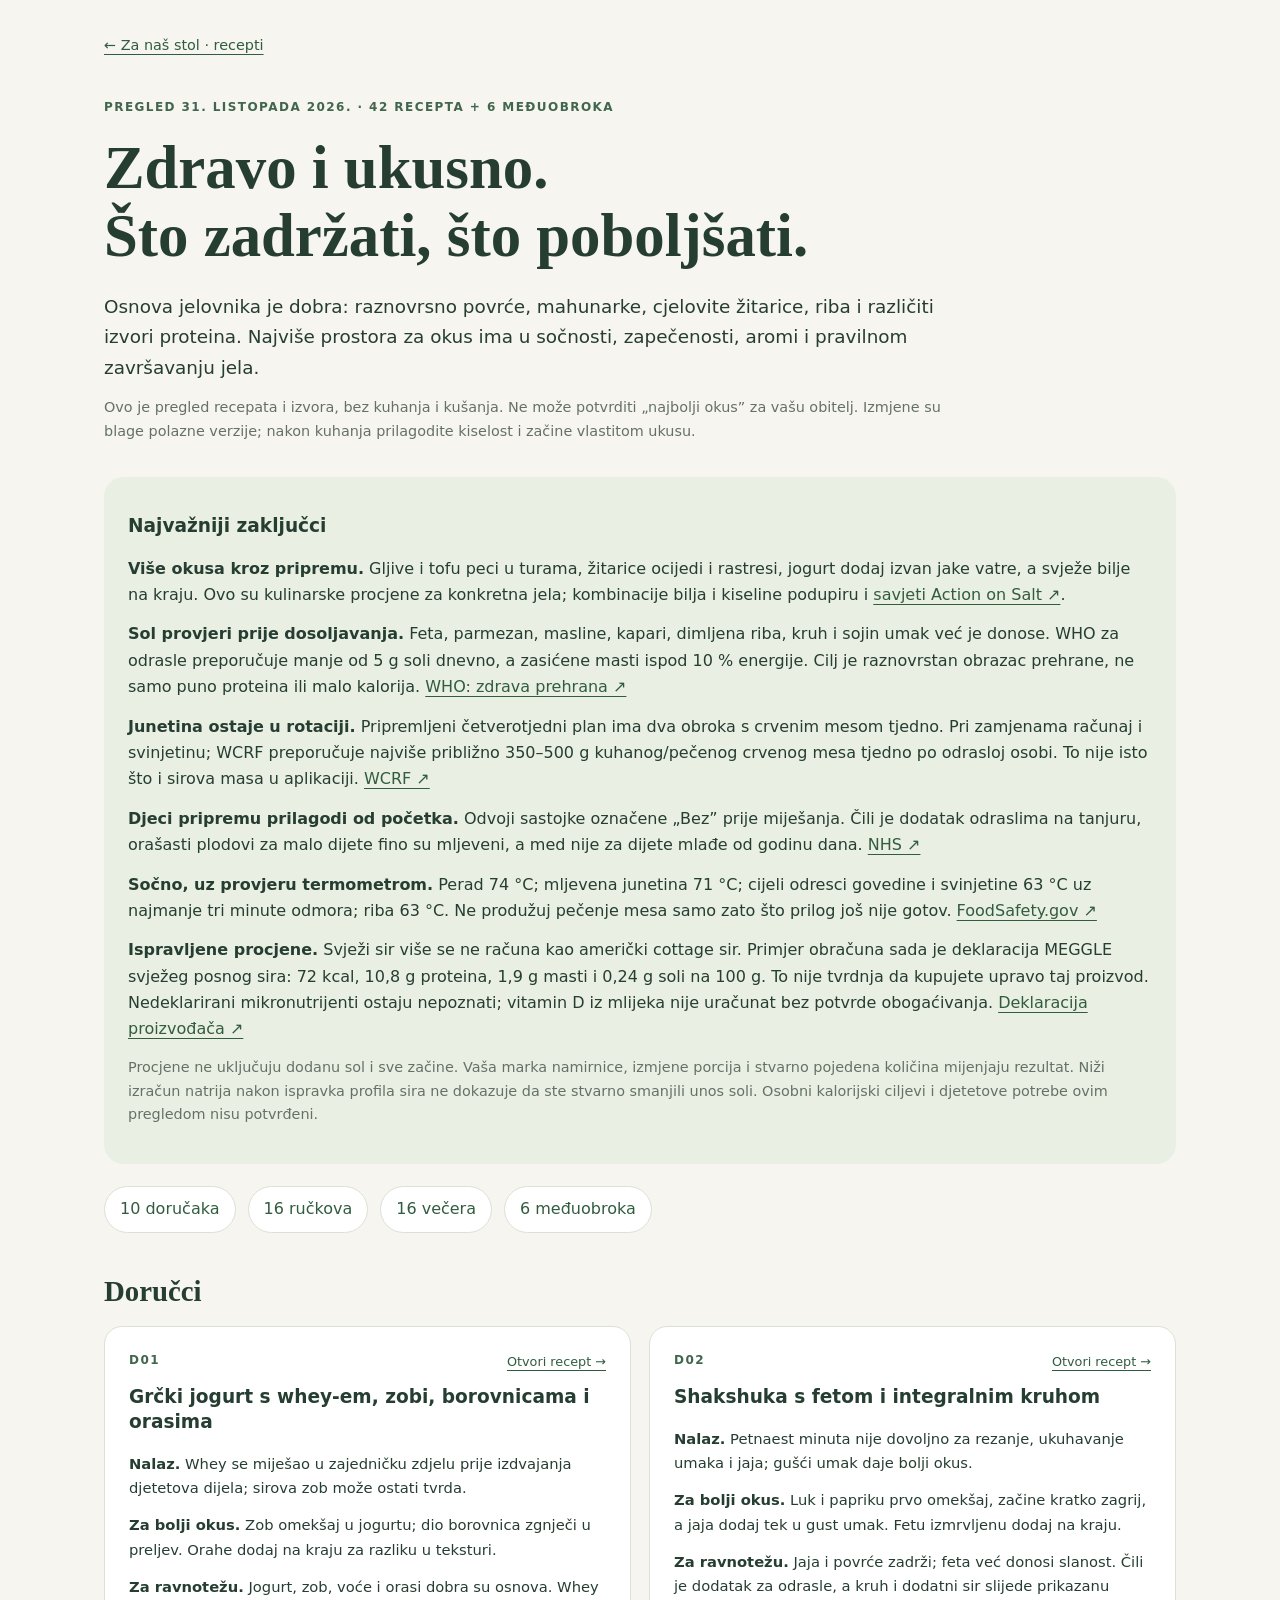
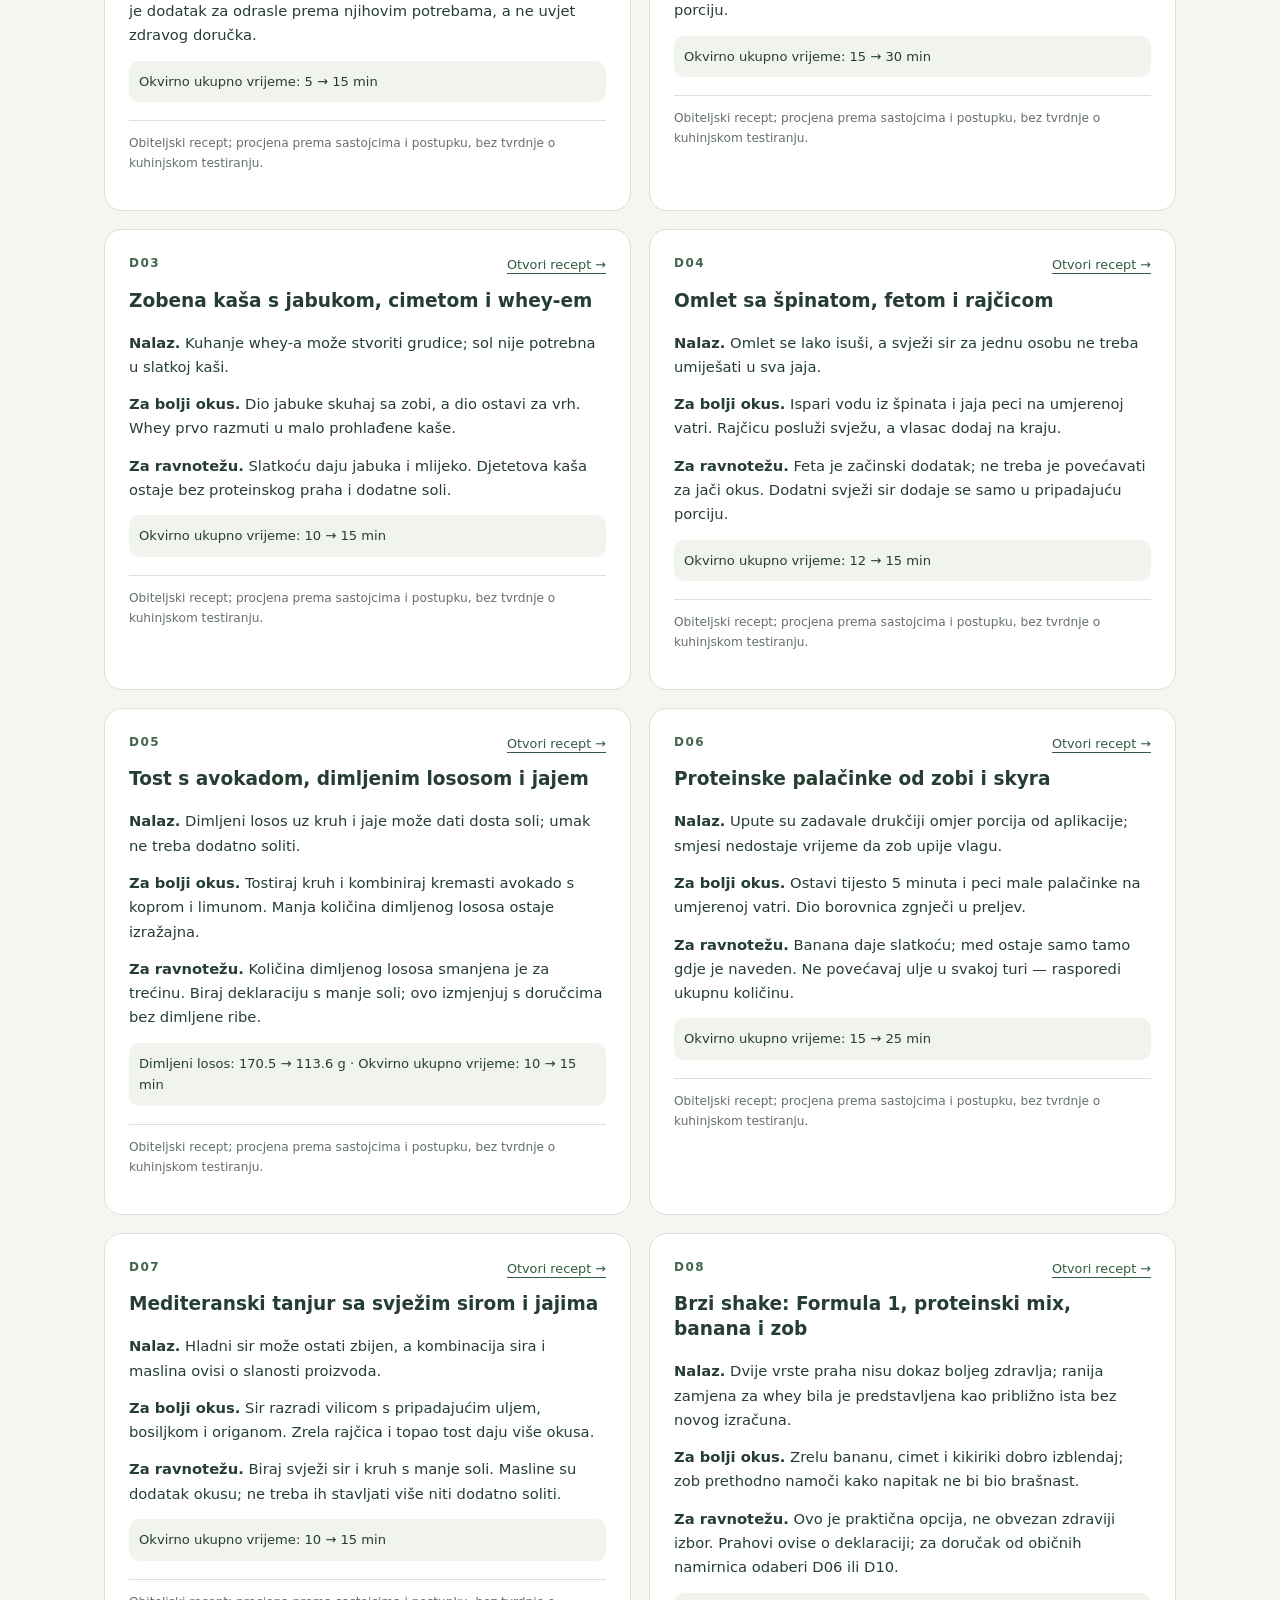
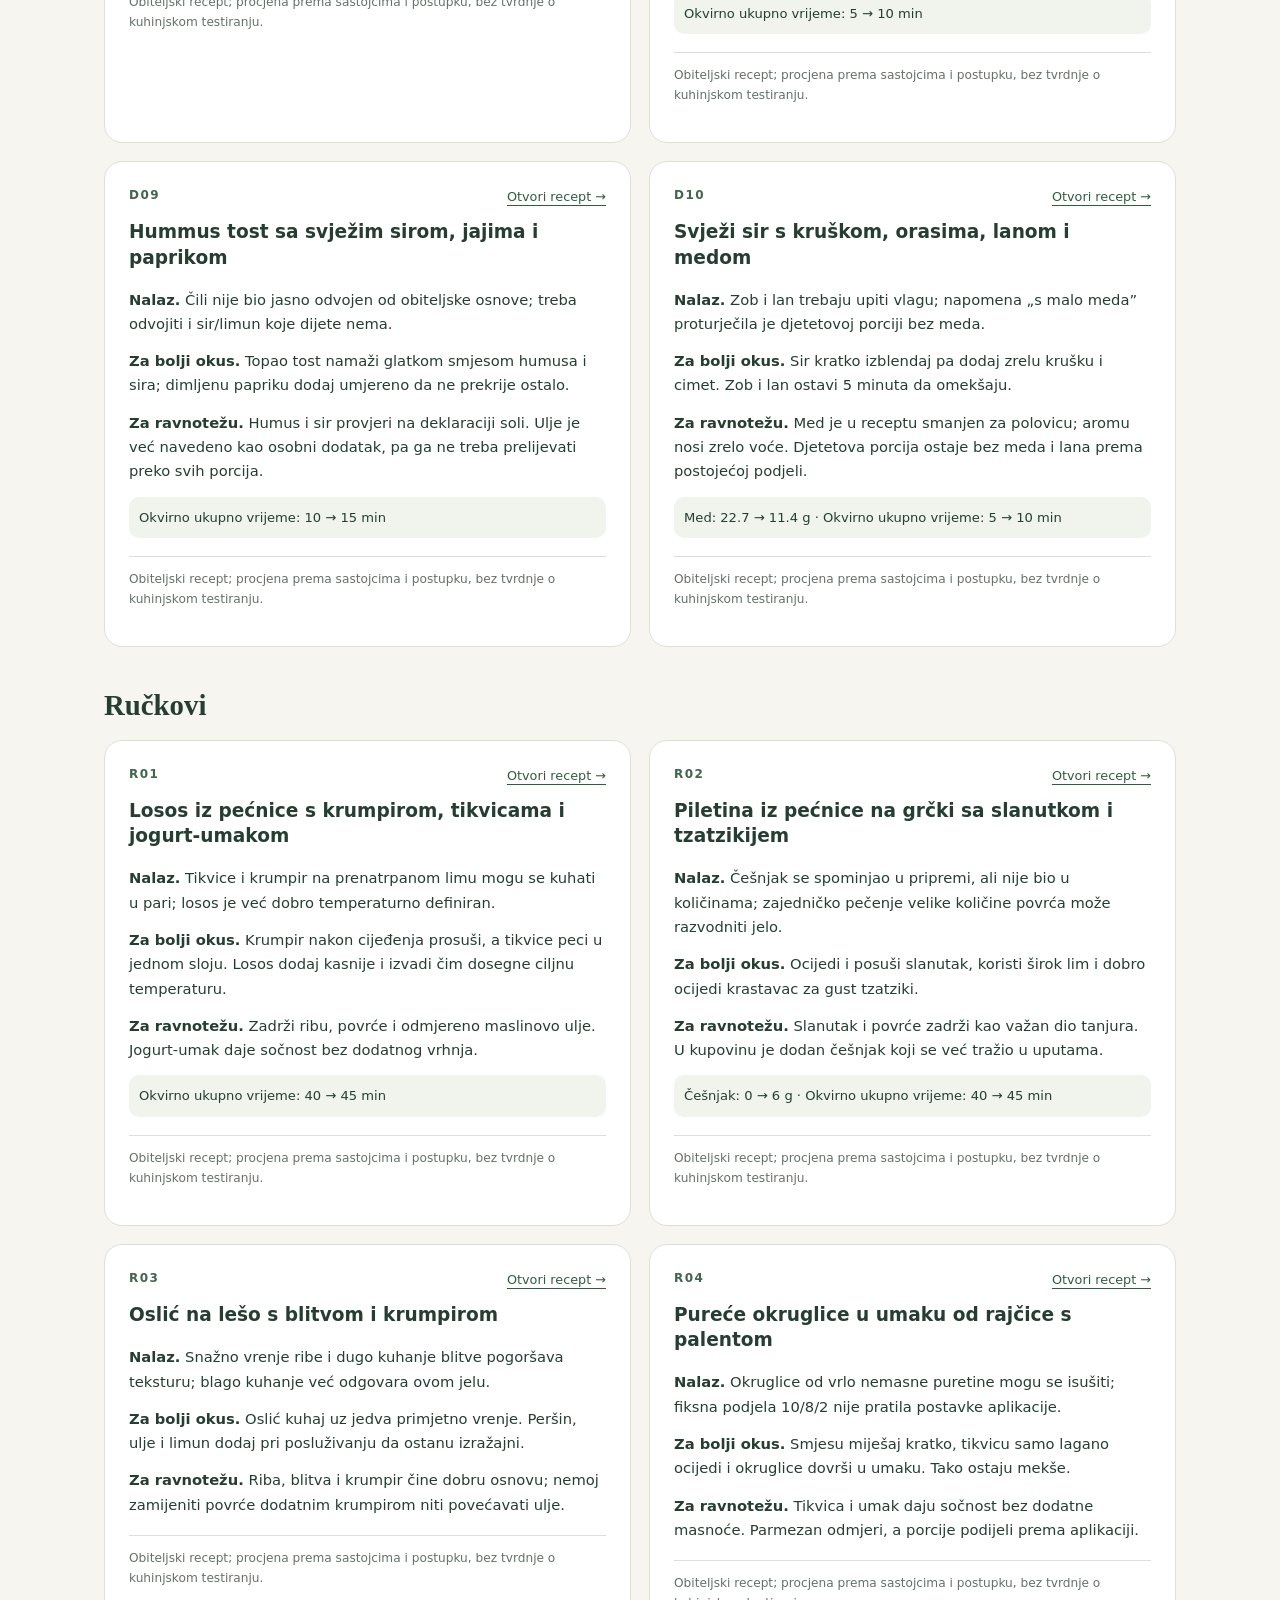
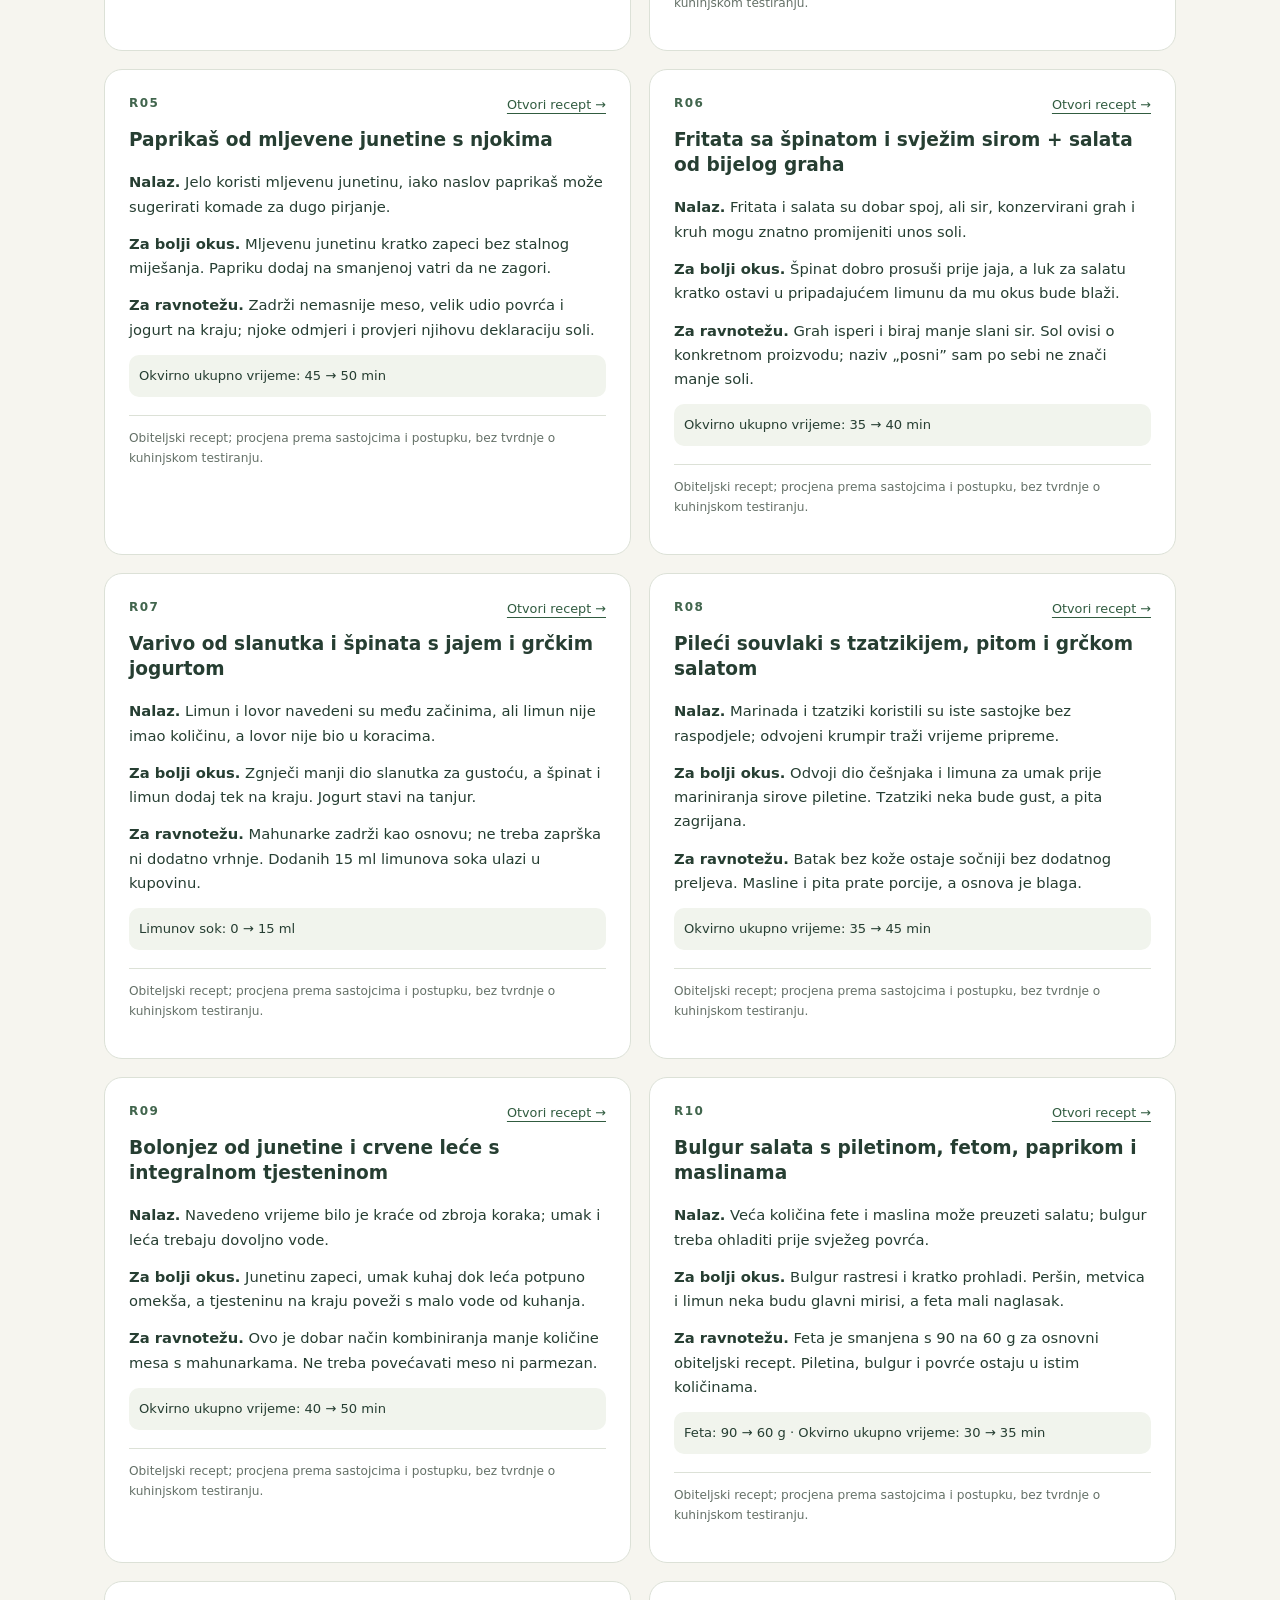
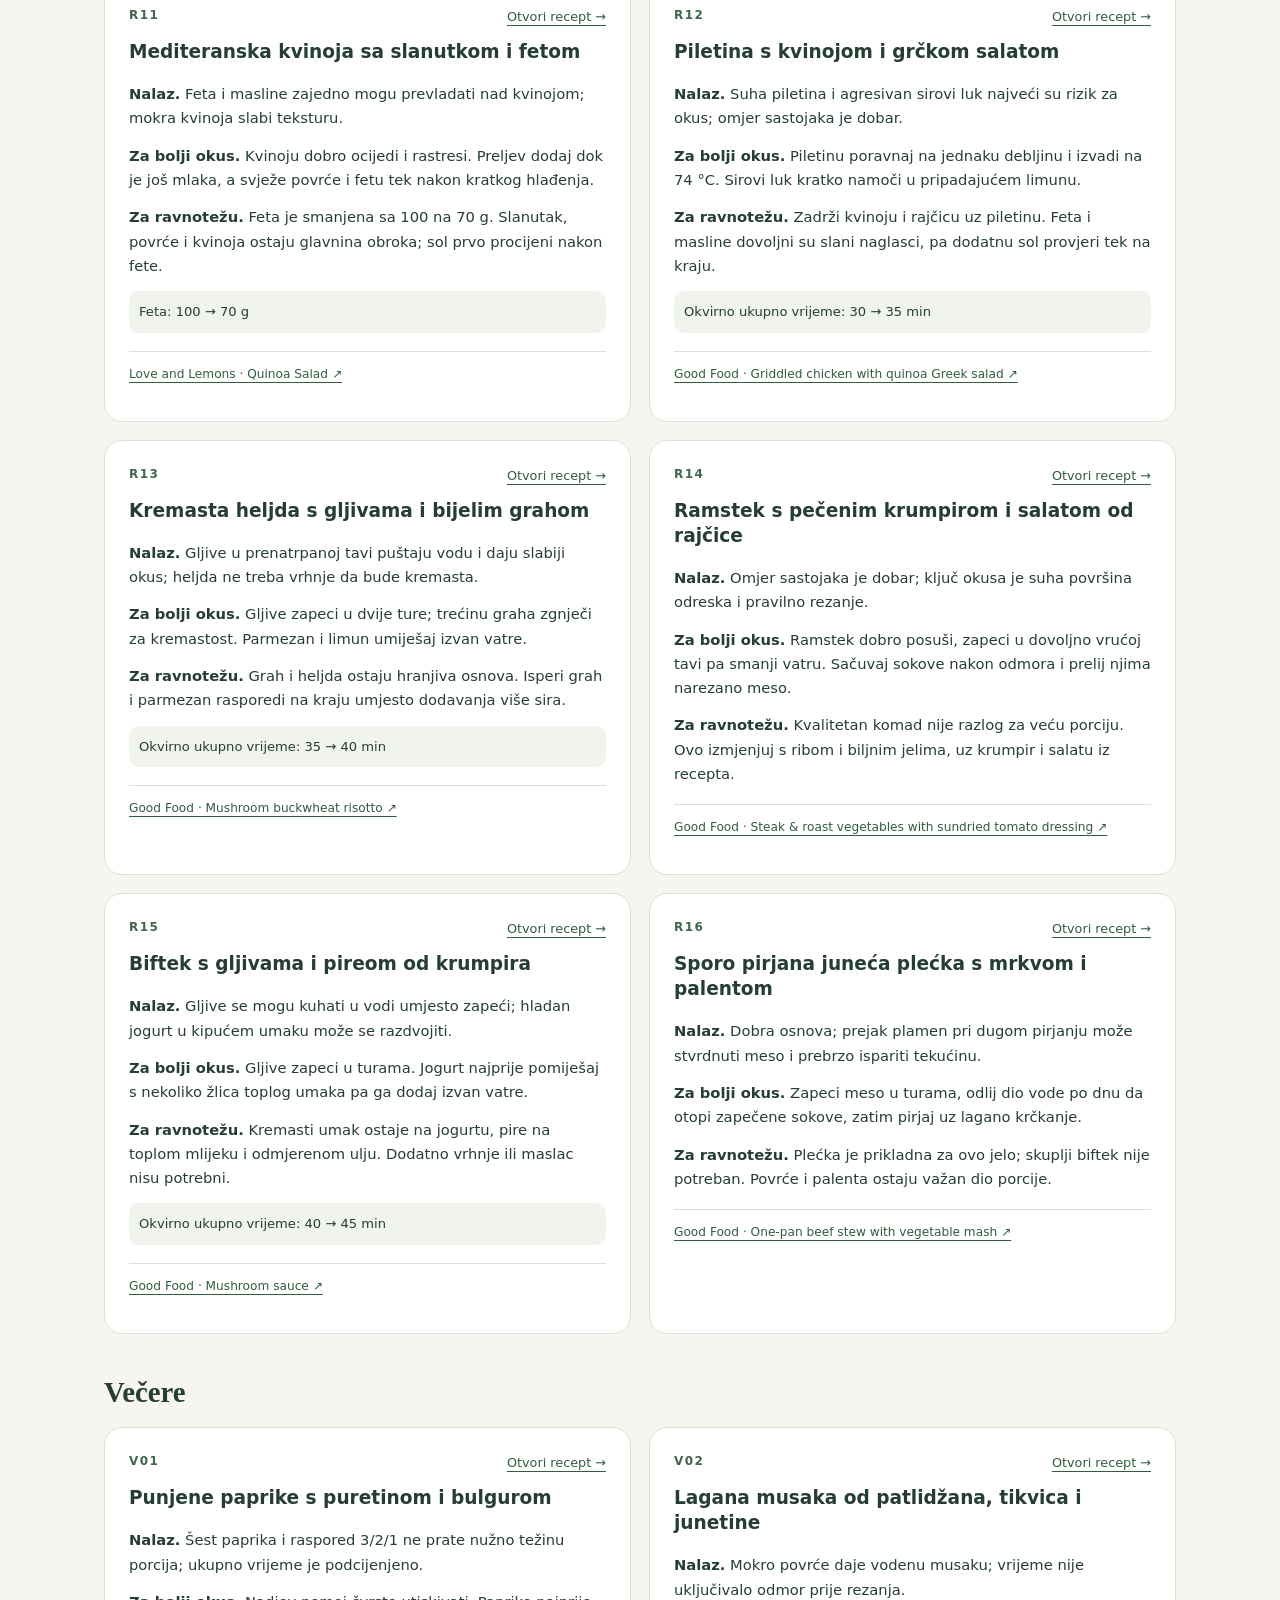
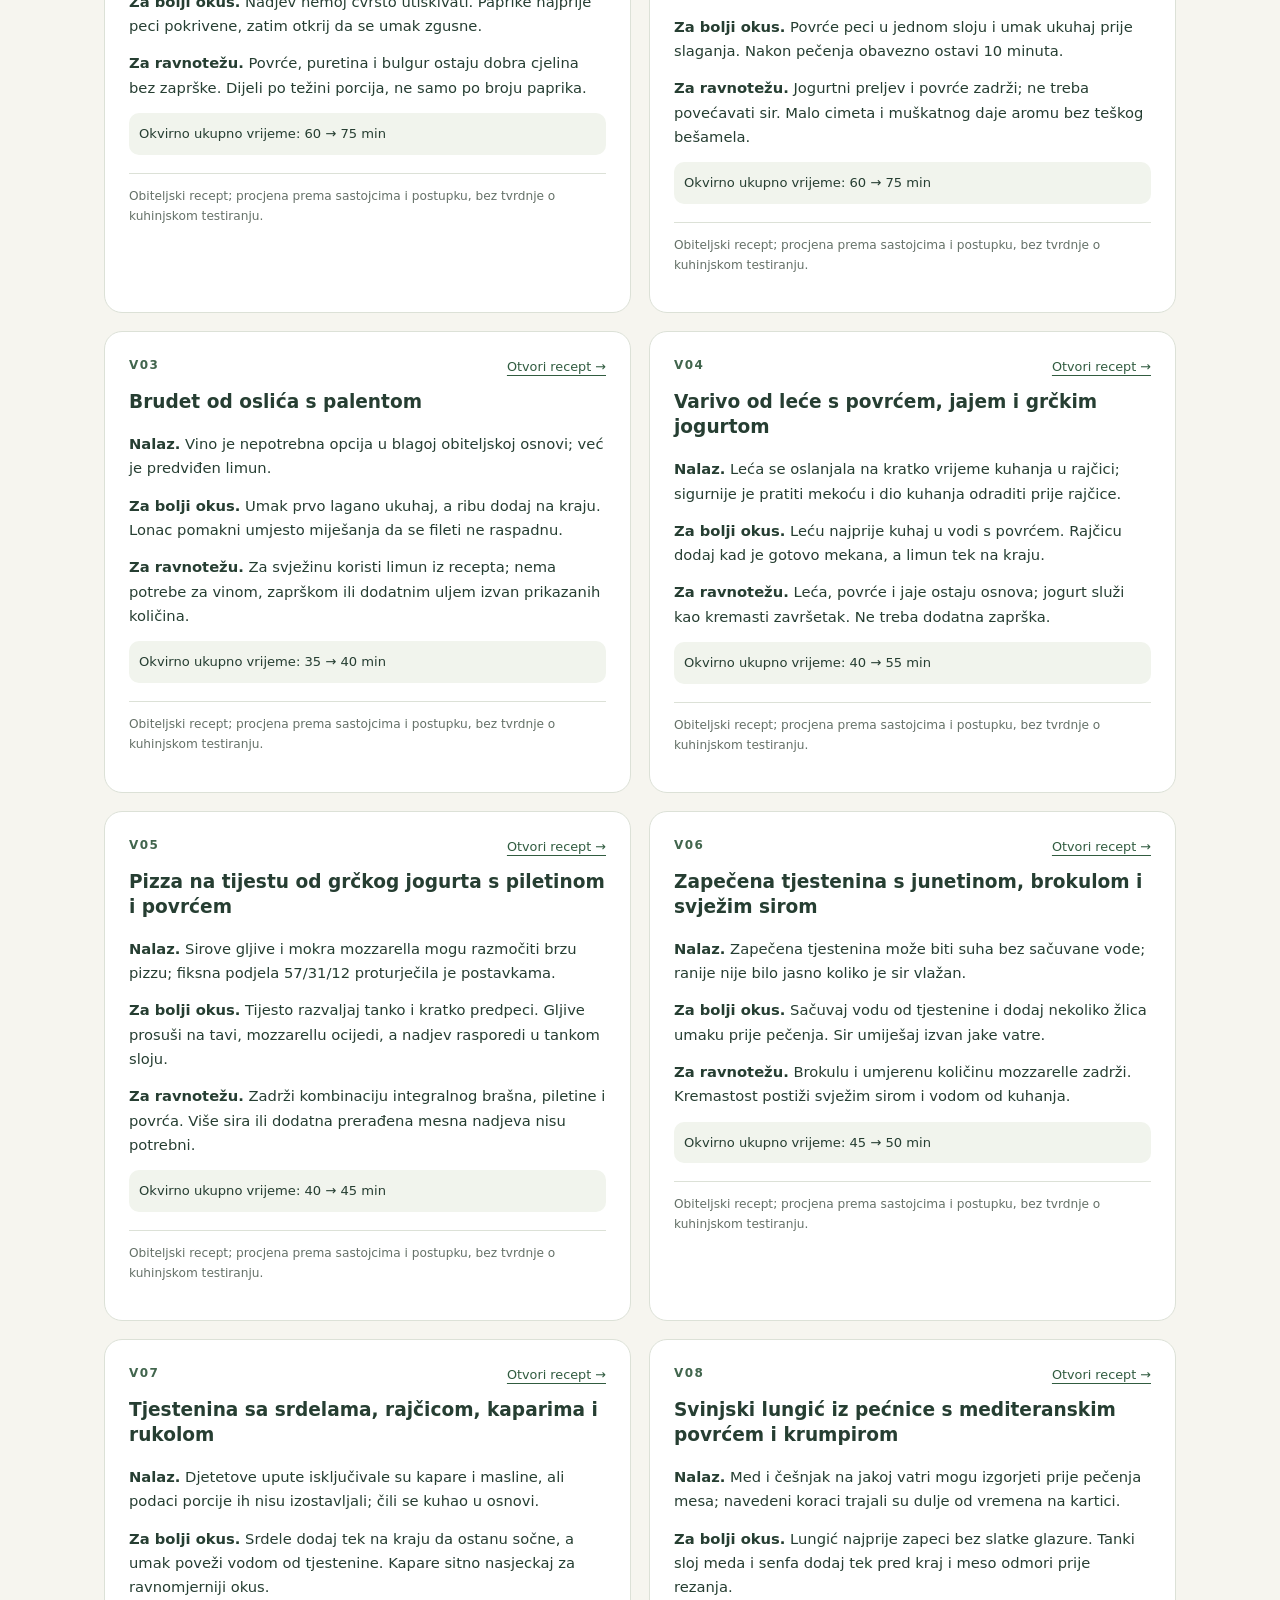
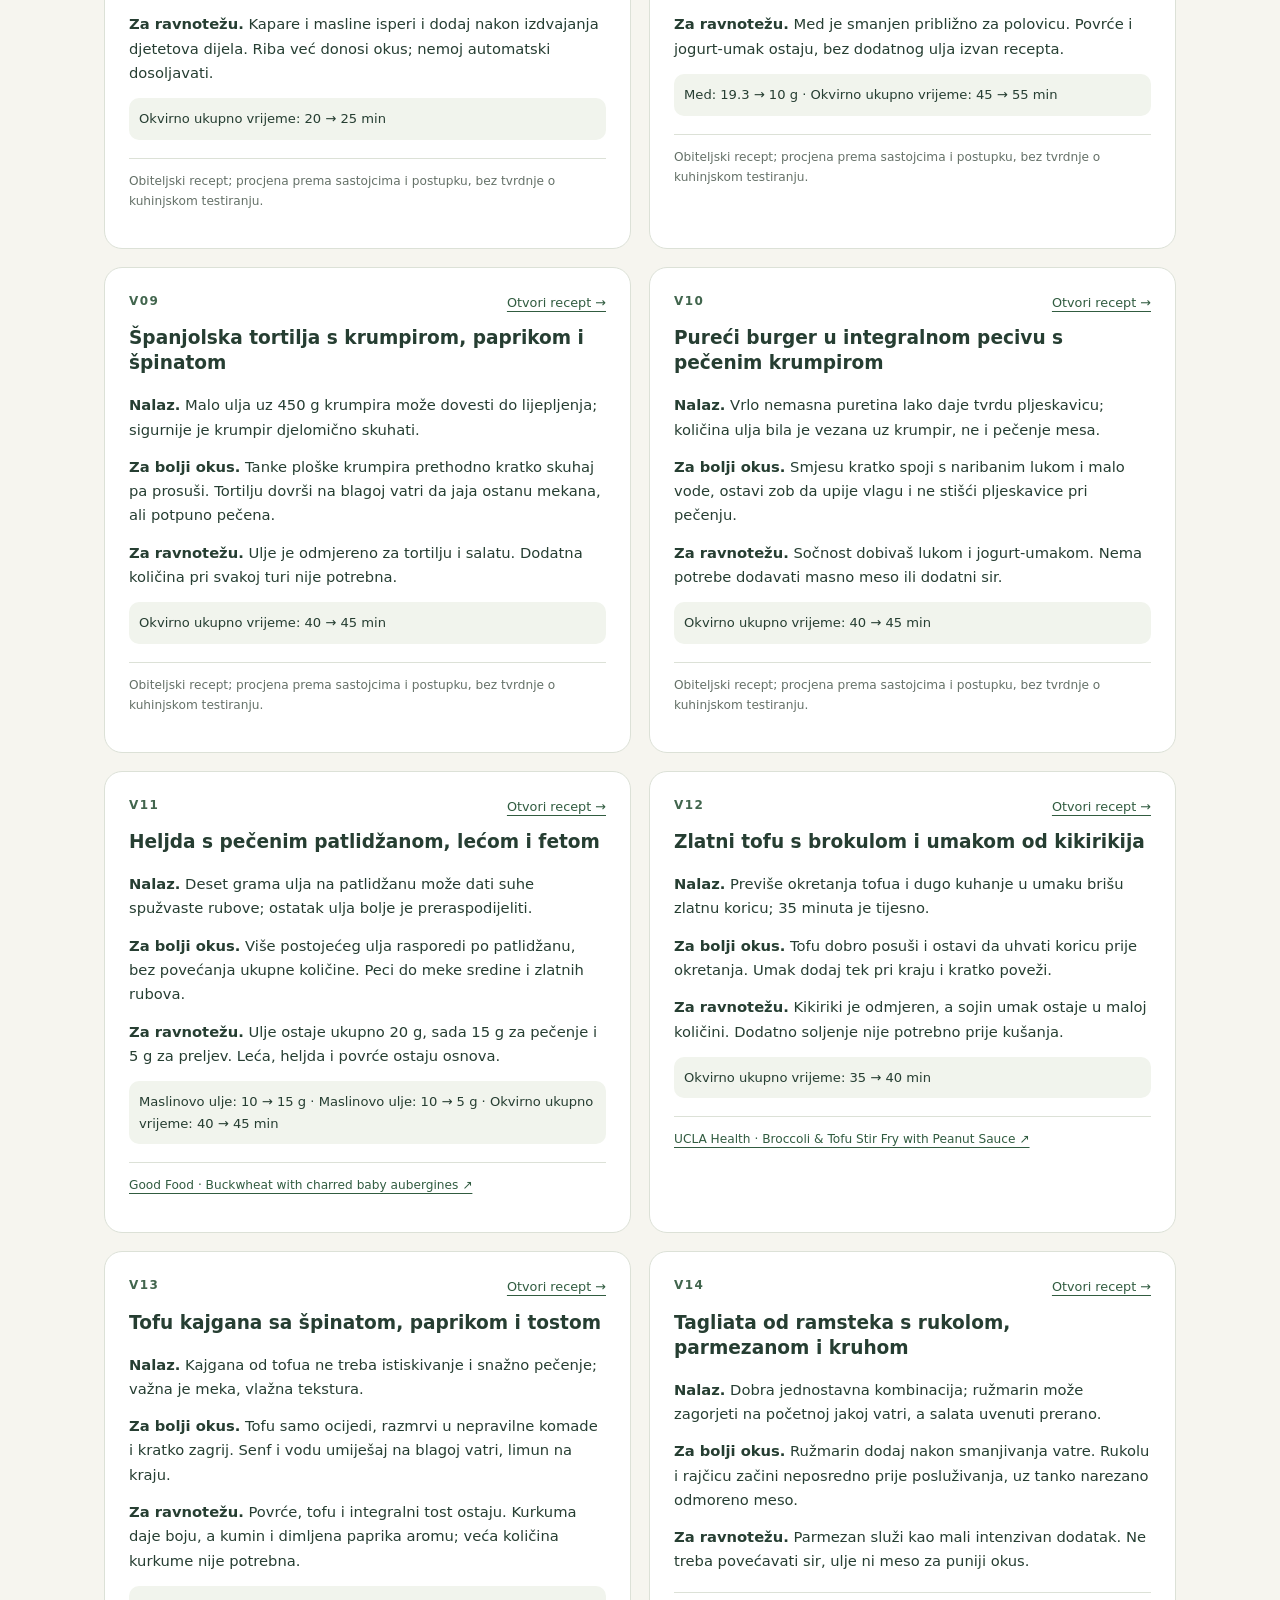
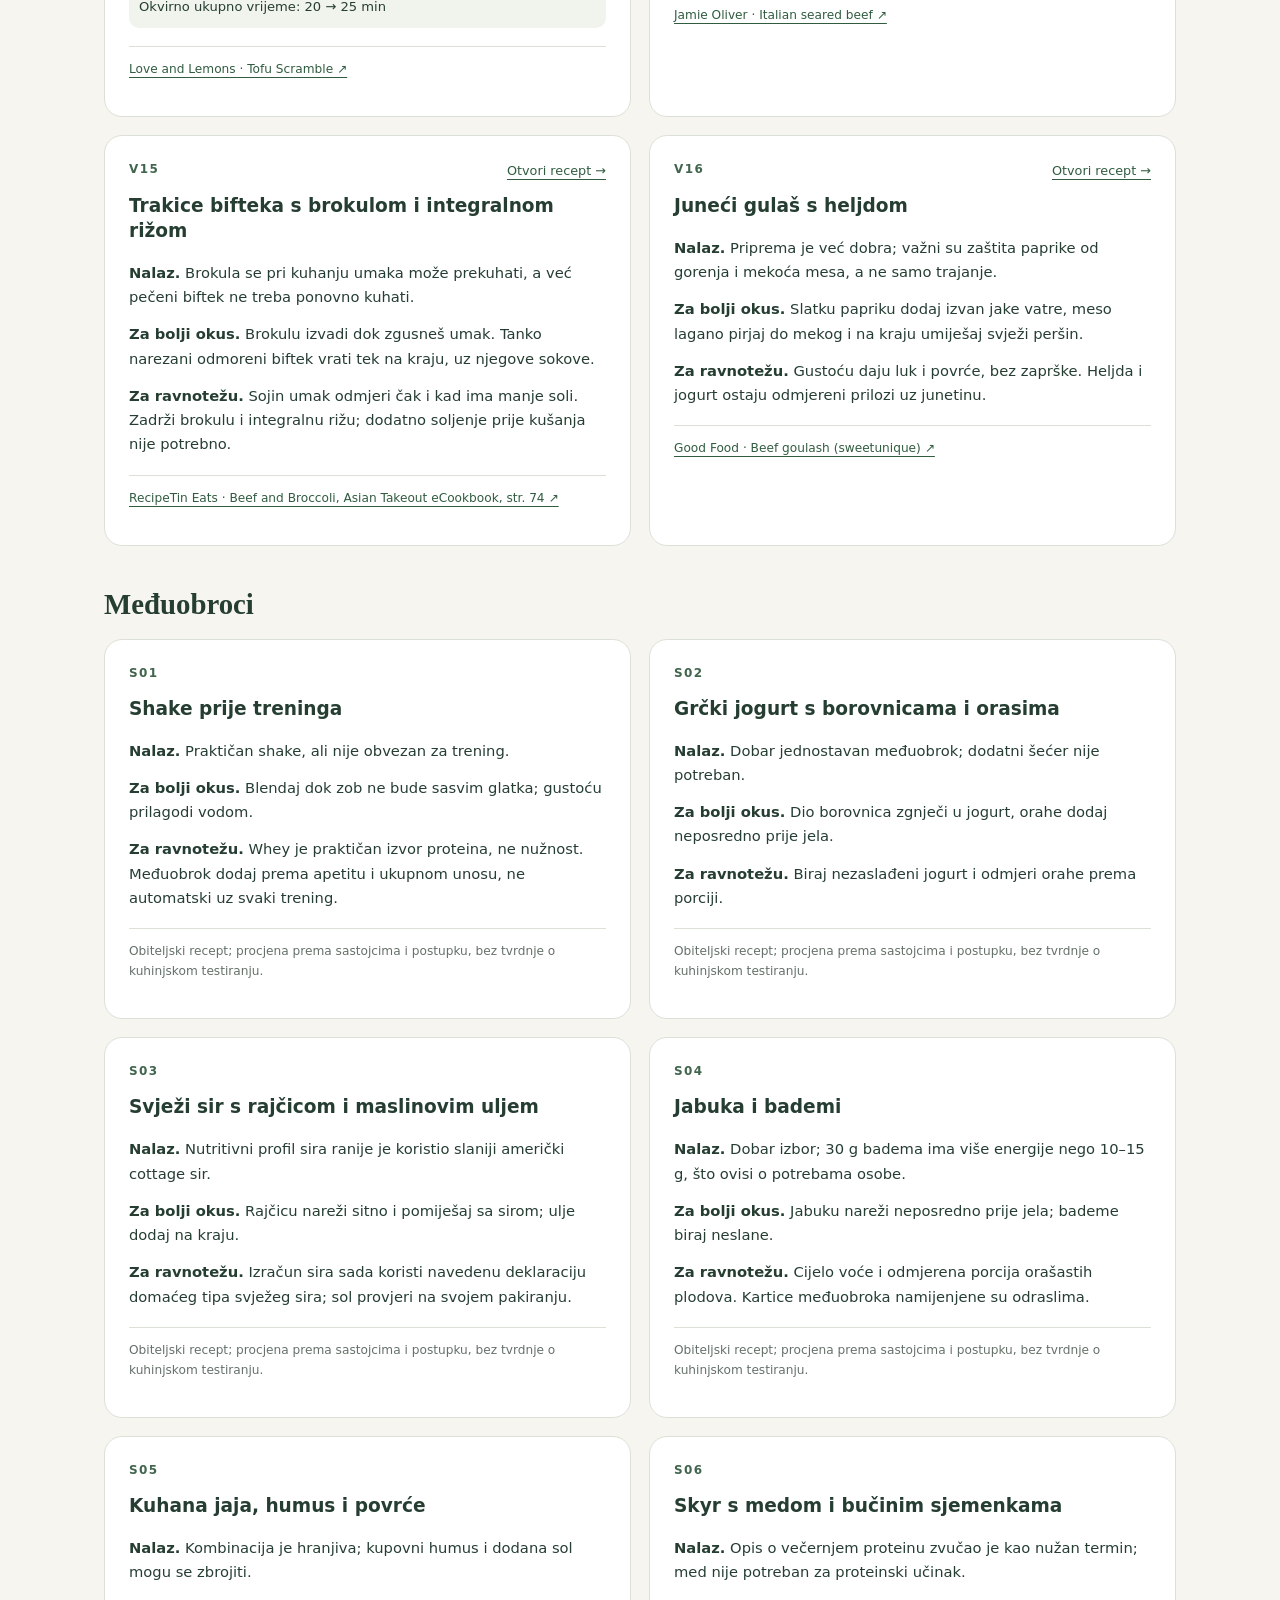
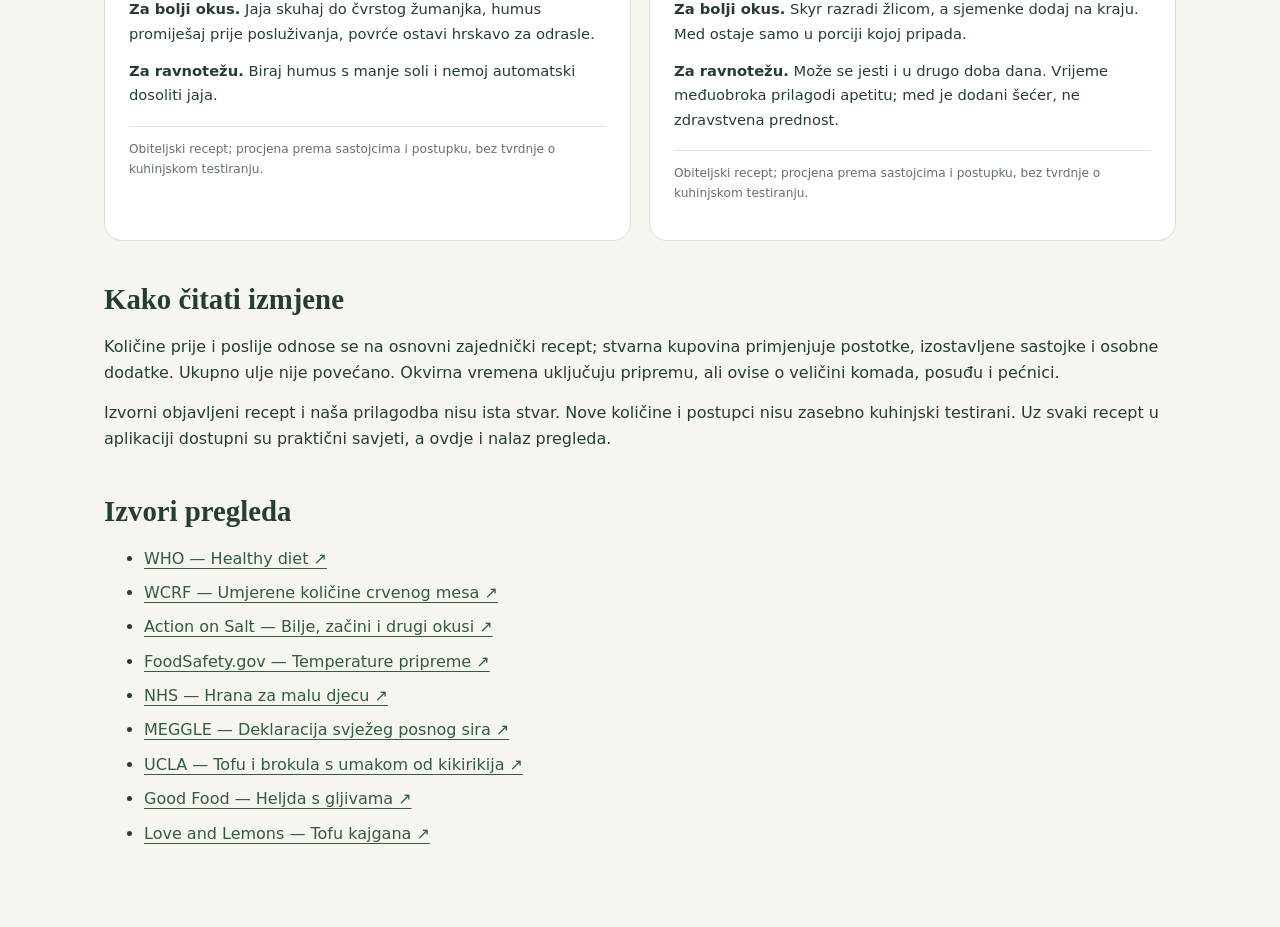
==== pregled-recepata.html @ b50a7a01 "Review all recipes for flavor and balanced family meals" ====
<!doctype html><html lang="hr"><head><meta charset="utf-8"><meta name="viewport" content="width=device-width, initial-scale=1"><title>Okus i ravnoteža · pregled svih recepata | Za naš stol</title>
<style>
:root{color-scheme:light;--ink:#263e32;--green:#41654d;--muted:#657168;--line:#dce1d7}*{box-sizing:border-box}body{margin:0;background:#f6f5ef;color:var(--ink);font:16px/1.65 system-ui,sans-serif}main{max-width:1120px;margin:auto;padding:32px 24px 64px}a{color:#315c40;text-underline-offset:4px}.back{font-size:.9rem}header{max-width:850px;padding:35px 0 20px}.eyebrow,.code{font-size:.75rem;letter-spacing:.12em;text-transform:uppercase;color:var(--green);font-weight:700}h1{font-family:Georgia,serif;font-size:clamp(2.2rem,6vw,3.8rem);line-height:1.12;margin:14px 0 22px}h2{font:700 1.8rem Georgia,serif;margin:42px 0 18px}h3{font-size:1.16rem;line-height:1.35;margin:12px 0 18px}p{margin:0 0 13px}.lead{font-size:1.15rem}.overview{padding:24px;border-radius:20px;background:#e9efe2}nav{display:flex;gap:12px;flex-wrap:wrap;margin-top:22px}nav a{padding:9px 15px;border:1px solid var(--line);border-radius:24px;background:#fff;text-decoration:none}.grid{display:grid;grid-template-columns:1fr 1fr;gap:18px}article{background:#fff;border:1px solid var(--line);border-radius:18px;padding:24px;scroll-margin-top:20px}.row{display:flex;justify-content:space-between;gap:12px}.row a{font-size:.8rem}article p{font-size:.92rem}.source{font-size:.76rem!important;color:var(--muted);border-top:1px solid var(--line);padding-top:12px;margin-top:18px}.change{background:#f1f4ed;padding:10px;border-radius:10px;font-size:.82rem!important}.notice{color:var(--muted);font-size:.9rem}.sources li{margin:8px 0}[hidden]{display:none!important}@media(max-width:700px){main{padding:20px 16px 40px}header{padding-top:25px}.grid{grid-template-columns:1fr}article{padding:20px}.overview{padding:20px}}@media print{body{background:white;font-size:11pt}main{padding:0}.back,nav,.row a{display:none}.grid{display:block}article{break-inside:avoid;margin:15px 0;border-radius:0}h2{break-after:avoid}a{text-decoration:none}}
</style></head><body><main><a class="back" href="./#recepti">← Za naš stol · recepti</a>
<header><span class="eyebrow">Pregled 31. listopada 2026. · 42 recepta + 6 međuobroka</span><h1>Zdravo i ukusno.<br>Što zadržati, što poboljšati.</h1>
<p class="lead">Osnova jelovnika je dobra: raznovrsno povrće, mahunarke, cjelovite žitarice, riba i različiti izvori proteina. Najviše prostora za okus ima u sočnosti, zapečenosti, aromi i pravilnom završavanju jela.</p>
<p class="notice">Ovo je pregled recepata i izvora, bez kuhanja i kušanja. Ne može potvrditi „najbolji okus” za vašu obitelj. Izmjene su blage polazne verzije; nakon kuhanja prilagodite kiselost i začine vlastitom ukusu.</p></header>
<section class="overview"><h3>Najvažniji zaključci</h3>
<p><b>Više okusa kroz pripremu.</b> Gljive i tofu peci u turama, žitarice ocijedi i rastresi, jogurt dodaj izvan jake vatre, a svježe bilje na kraju. Ovo su kulinarske procjene za konkretna jela; kombinacije bilja i kiseline podupiru i <a href="https://www.actiononsalt.org.uk/resources/how-to-eat-less-salt/other-flavours/" target="_blank" rel="noopener noreferrer">savjeti Action on Salt ↗</a>.</p>
<p><b>Sol provjeri prije dosoljavanja.</b> Feta, parmezan, masline, kapari, dimljena riba, kruh i sojin umak već je donose. WHO za odrasle preporučuje manje od 5 g soli dnevno, a zasićene masti ispod 10 % energije. Cilj je raznovrstan obrazac prehrane, ne samo puno proteina ili malo kalorija. <a href="https://www.who.int/news-room/fact-sheets/detail/healthy-diet" target="_blank" rel="noopener noreferrer">WHO: zdrava prehrana ↗</a></p>
<p><b>Junetina ostaje u rotaciji.</b> Pripremljeni četverotjedni plan ima dva obroka s crvenim mesom tjedno. Pri zamjenama računaj i svinjetinu; WCRF preporučuje najviše približno 350–500 g kuhanog/pečenog crvenog mesa tjedno po odrasloj osobi. To nije isto što i sirova masa u aplikaciji. <a href="https://www.wcrf.org/research-policy/evidence-for-our-recommendations/limit-red-processed-meat/" target="_blank" rel="noopener noreferrer">WCRF ↗</a></p>
<p><b>Djeci pripremu prilagodi od početka.</b> Odvoji sastojke označene „Bez” prije miješanja. Čili je dodatak odraslima na tanjuru, orašasti plodovi za malo dijete fino su mljeveni, a med nije za dijete mlađe od godinu dana. <a href="https://www.nhs.uk/baby/weaning-and-feeding/foods-to-avoid-giving-babies-and-young-children/" target="_blank" rel="noopener noreferrer">NHS ↗</a></p>
<p><b>Sočno, uz provjeru termometrom.</b> Perad 74 °C; mljevena junetina 71 °C; cijeli odresci govedine i svinjetine 63 °C uz najmanje tri minute odmora; riba 63 °C. Ne produžuj pečenje mesa samo zato što prilog još nije gotov. <a href="https://www.foodsafety.gov/food-safety-charts/safe-minimum-internal-temperatures" target="_blank" rel="noopener noreferrer">FoodSafety.gov ↗</a></p>
<p><b>Ispravljene procjene.</b> Svježi sir više se ne računa kao američki cottage sir. Primjer obračuna sada je deklaracija MEGGLE svježeg posnog sira: 72 kcal, 10,8 g proteina, 1,9 g masti i 0,24 g soli na 100 g. To nije tvrdnja da kupujete upravo taj proizvod. Nedeklarirani mikronutrijenti ostaju nepoznati; vitamin D iz mlijeka nije uračunat bez potvrde obogaćivanja. <a href="https://meggle.hr/proizvod/svjezi-posni-sir/" target="_blank" rel="noopener noreferrer">Deklaracija proizvođača ↗</a></p>
<p class="notice">Procjene ne uključuju dodanu sol i sve začine. Vaša marka namirnice, izmjene porcija i stvarno pojedena količina mijenjaju rezultat. Niži izračun natrija nakon ispravka profila sira ne dokazuje da ste stvarno smanjili unos soli. Osobni kalorijski ciljevi i djetetove potrebe ovim pregledom nisu potvrđeni.</p></section>
<nav aria-label="Skupine recepata"><a href="#D">10 doručaka</a><a href="#R">16 ručkova</a><a href="#V">16 večera</a><a href="#S">6 međuobroka</a></nav>
<section id="D"><h2>Doručci</h2><div class="grid"><article id="D01"><div class="row"><span class="code">D01</span><a href="./#recepti/D01">Otvori recept →</a></div>
<h3>Grčki jogurt s whey-em, zobi, borovnicama i orasima</h3><p><b>Nalaz.</b> Whey se miješao u zajedničku zdjelu prije izdvajanja djetetova dijela; sirova zob može ostati tvrda.</p><p><b>Za bolji okus.</b> Zob omekšaj u jogurtu; dio borovnica zgnječi u preljev. Orahe dodaj na kraju za razliku u teksturi.</p><p><b>Za ravnotežu.</b> Jogurt, zob, voće i orasi dobra su osnova. Whey je dodatak za odrasle prema njihovim potrebama, a ne uvjet zdravog doručka.</p>
<p class="change">Okvirno ukupno vrijeme: 5 → 15 min</p><p class="source">Obiteljski recept; procjena prema sastojcima i postupku, bez tvrdnje o kuhinjskom testiranju.</p></article><article id="D02"><div class="row"><span class="code">D02</span><a href="./#recepti/D02">Otvori recept →</a></div>
<h3>Shakshuka s fetom i integralnim kruhom</h3><p><b>Nalaz.</b> Petnaest minuta nije dovoljno za rezanje, ukuhavanje umaka i jaja; gušći umak daje bolji okus.</p><p><b>Za bolji okus.</b> Luk i papriku prvo omekšaj, začine kratko zagrij, a jaja dodaj tek u gust umak. Fetu izmrvljenu dodaj na kraju.</p><p><b>Za ravnotežu.</b> Jaja i povrće zadrži; feta već donosi slanost. Čili je dodatak za odrasle, a kruh i dodatni sir slijede prikazanu porciju.</p>
<p class="change">Okvirno ukupno vrijeme: 15 → 30 min</p><p class="source">Obiteljski recept; procjena prema sastojcima i postupku, bez tvrdnje o kuhinjskom testiranju.</p></article><article id="D03"><div class="row"><span class="code">D03</span><a href="./#recepti/D03">Otvori recept →</a></div>
<h3>Zobena kaša s jabukom, cimetom i whey-em</h3><p><b>Nalaz.</b> Kuhanje whey-a može stvoriti grudice; sol nije potrebna u slatkoj kaši.</p><p><b>Za bolji okus.</b> Dio jabuke skuhaj sa zobi, a dio ostavi za vrh. Whey prvo razmuti u malo prohlađene kaše.</p><p><b>Za ravnotežu.</b> Slatkoću daju jabuka i mlijeko. Djetetova kaša ostaje bez proteinskog praha i dodatne soli.</p>
<p class="change">Okvirno ukupno vrijeme: 10 → 15 min</p><p class="source">Obiteljski recept; procjena prema sastojcima i postupku, bez tvrdnje o kuhinjskom testiranju.</p></article><article id="D04"><div class="row"><span class="code">D04</span><a href="./#recepti/D04">Otvori recept →</a></div>
<h3>Omlet sa špinatom, fetom i rajčicom</h3><p><b>Nalaz.</b> Omlet se lako isuši, a svježi sir za jednu osobu ne treba umiješati u sva jaja.</p><p><b>Za bolji okus.</b> Ispari vodu iz špinata i jaja peci na umjerenoj vatri. Rajčicu posluži svježu, a vlasac dodaj na kraju.</p><p><b>Za ravnotežu.</b> Feta je začinski dodatak; ne treba je povećavati za jači okus. Dodatni svježi sir dodaje se samo u pripadajuću porciju.</p>
<p class="change">Okvirno ukupno vrijeme: 12 → 15 min</p><p class="source">Obiteljski recept; procjena prema sastojcima i postupku, bez tvrdnje o kuhinjskom testiranju.</p></article><article id="D05"><div class="row"><span class="code">D05</span><a href="./#recepti/D05">Otvori recept →</a></div>
<h3>Tost s avokadom, dimljenim lososom i jajem</h3><p><b>Nalaz.</b> Dimljeni losos uz kruh i jaje može dati dosta soli; umak ne treba dodatno soliti.</p><p><b>Za bolji okus.</b> Tostiraj kruh i kombiniraj kremasti avokado s koprom i limunom. Manja količina dimljenog lososa ostaje izražajna.</p><p><b>Za ravnotežu.</b> Količina dimljenog lososa smanjena je za trećinu. Biraj deklaraciju s manje soli; ovo izmjenjuj s doručcima bez dimljene ribe.</p>
<p class="change">Dimljeni losos: 170.5 → 113.6 g · Okvirno ukupno vrijeme: 10 → 15 min</p><p class="source">Obiteljski recept; procjena prema sastojcima i postupku, bez tvrdnje o kuhinjskom testiranju.</p></article><article id="D06"><div class="row"><span class="code">D06</span><a href="./#recepti/D06">Otvori recept →</a></div>
<h3>Proteinske palačinke od zobi i skyra</h3><p><b>Nalaz.</b> Upute su zadavale drukčiji omjer porcija od aplikacije; smjesi nedostaje vrijeme da zob upije vlagu.</p><p><b>Za bolji okus.</b> Ostavi tijesto 5 minuta i peci male palačinke na umjerenoj vatri. Dio borovnica zgnječi u preljev.</p><p><b>Za ravnotežu.</b> Banana daje slatkoću; med ostaje samo tamo gdje je naveden. Ne povećavaj ulje u svakoj turi — rasporedi ukupnu količinu.</p>
<p class="change">Okvirno ukupno vrijeme: 15 → 25 min</p><p class="source">Obiteljski recept; procjena prema sastojcima i postupku, bez tvrdnje o kuhinjskom testiranju.</p></article><article id="D07"><div class="row"><span class="code">D07</span><a href="./#recepti/D07">Otvori recept →</a></div>
<h3>Mediteranski tanjur sa svježim sirom i jajima</h3><p><b>Nalaz.</b> Hladni sir može ostati zbijen, a kombinacija sira i maslina ovisi o slanosti proizvoda.</p><p><b>Za bolji okus.</b> Sir razradi vilicom s pripadajućim uljem, bosiljkom i origanom. Zrela rajčica i topao tost daju više okusa.</p><p><b>Za ravnotežu.</b> Biraj svježi sir i kruh s manje soli. Masline su dodatak okusu; ne treba ih stavljati više niti dodatno soliti.</p>
<p class="change">Okvirno ukupno vrijeme: 10 → 15 min</p><p class="source">Obiteljski recept; procjena prema sastojcima i postupku, bez tvrdnje o kuhinjskom testiranju.</p></article><article id="D08"><div class="row"><span class="code">D08</span><a href="./#recepti/D08">Otvori recept →</a></div>
<h3>Brzi shake: Formula 1, proteinski mix, banana i zob</h3><p><b>Nalaz.</b> Dvije vrste praha nisu dokaz boljeg zdravlja; ranija zamjena za whey bila je predstavljena kao približno ista bez novog izračuna.</p><p><b>Za bolji okus.</b> Zrelu bananu, cimet i kikiriki dobro izblendaj; zob prethodno namoči kako napitak ne bi bio brašnast.</p><p><b>Za ravnotežu.</b> Ovo je praktična opcija, ne obvezan zdraviji izbor. Prahovi ovise o deklaraciji; za doručak od običnih namirnica odaberi D06 ili D10.</p>
<p class="change">Okvirno ukupno vrijeme: 5 → 10 min</p><p class="source">Obiteljski recept; procjena prema sastojcima i postupku, bez tvrdnje o kuhinjskom testiranju.</p></article><article id="D09"><div class="row"><span class="code">D09</span><a href="./#recepti/D09">Otvori recept →</a></div>
<h3>Hummus tost sa svježim sirom, jajima i paprikom</h3><p><b>Nalaz.</b> Čili nije bio jasno odvojen od obiteljske osnove; treba odvojiti i sir/limun koje dijete nema.</p><p><b>Za bolji okus.</b> Topao tost namaži glatkom smjesom humusa i sira; dimljenu papriku dodaj umjereno da ne prekrije ostalo.</p><p><b>Za ravnotežu.</b> Humus i sir provjeri na deklaraciji soli. Ulje je već navedeno kao osobni dodatak, pa ga ne treba prelijevati preko svih porcija.</p>
<p class="change">Okvirno ukupno vrijeme: 10 → 15 min</p><p class="source">Obiteljski recept; procjena prema sastojcima i postupku, bez tvrdnje o kuhinjskom testiranju.</p></article><article id="D10"><div class="row"><span class="code">D10</span><a href="./#recepti/D10">Otvori recept →</a></div>
<h3>Svježi sir s kruškom, orasima, lanom i medom</h3><p><b>Nalaz.</b> Zob i lan trebaju upiti vlagu; napomena „s malo meda” proturječila je djetetovoj porciji bez meda.</p><p><b>Za bolji okus.</b> Sir kratko izblendaj pa dodaj zrelu krušku i cimet. Zob i lan ostavi 5 minuta da omekšaju.</p><p><b>Za ravnotežu.</b> Med je u receptu smanjen za polovicu; aromu nosi zrelo voće. Djetetova porcija ostaje bez meda i lana prema postojećoj podjeli.</p>
<p class="change">Med: 22.7 → 11.4 g · Okvirno ukupno vrijeme: 5 → 10 min</p><p class="source">Obiteljski recept; procjena prema sastojcima i postupku, bez tvrdnje o kuhinjskom testiranju.</p></article></div></section><section id="R"><h2>Ručkovi</h2><div class="grid"><article id="R01"><div class="row"><span class="code">R01</span><a href="./#recepti/R01">Otvori recept →</a></div>
<h3>Losos iz pećnice s krumpirom, tikvicama i jogurt-umakom</h3><p><b>Nalaz.</b> Tikvice i krumpir na prenatrpanom limu mogu se kuhati u pari; losos je već dobro temperaturno definiran.</p><p><b>Za bolji okus.</b> Krumpir nakon cijeđenja prosuši, a tikvice peci u jednom sloju. Losos dodaj kasnije i izvadi čim dosegne ciljnu temperaturu.</p><p><b>Za ravnotežu.</b> Zadrži ribu, povrće i odmjereno maslinovo ulje. Jogurt-umak daje sočnost bez dodatnog vrhnja.</p>
<p class="change">Okvirno ukupno vrijeme: 40 → 45 min</p><p class="source">Obiteljski recept; procjena prema sastojcima i postupku, bez tvrdnje o kuhinjskom testiranju.</p></article><article id="R02"><div class="row"><span class="code">R02</span><a href="./#recepti/R02">Otvori recept →</a></div>
<h3>Piletina iz pećnice na grčki sa slanutkom i tzatzikijem</h3><p><b>Nalaz.</b> Češnjak se spominjao u pripremi, ali nije bio u količinama; zajedničko pečenje velike količine povrća može razvodniti jelo.</p><p><b>Za bolji okus.</b> Ocijedi i posuši slanutak, koristi širok lim i dobro ocijedi krastavac za gust tzatziki.</p><p><b>Za ravnotežu.</b> Slanutak i povrće zadrži kao važan dio tanjura. U kupovinu je dodan češnjak koji se već tražio u uputama.</p>
<p class="change">Češnjak: 0 → 6 g · Okvirno ukupno vrijeme: 40 → 45 min</p><p class="source">Obiteljski recept; procjena prema sastojcima i postupku, bez tvrdnje o kuhinjskom testiranju.</p></article><article id="R03"><div class="row"><span class="code">R03</span><a href="./#recepti/R03">Otvori recept →</a></div>
<h3>Oslić na lešo s blitvom i krumpirom</h3><p><b>Nalaz.</b> Snažno vrenje ribe i dugo kuhanje blitve pogoršava teksturu; blago kuhanje već odgovara ovom jelu.</p><p><b>Za bolji okus.</b> Oslić kuhaj uz jedva primjetno vrenje. Peršin, ulje i limun dodaj pri posluživanju da ostanu izražajni.</p><p><b>Za ravnotežu.</b> Riba, blitva i krumpir čine dobru osnovu; nemoj zamijeniti povrće dodatnim krumpirom niti povećavati ulje.</p>
<p class="source">Obiteljski recept; procjena prema sastojcima i postupku, bez tvrdnje o kuhinjskom testiranju.</p></article><article id="R04"><div class="row"><span class="code">R04</span><a href="./#recepti/R04">Otvori recept →</a></div>
<h3>Pureće okruglice u umaku od rajčice s palentom</h3><p><b>Nalaz.</b> Okruglice od vrlo nemasne puretine mogu se isušiti; fiksna podjela 10/8/2 nije pratila postavke aplikacije.</p><p><b>Za bolji okus.</b> Smjesu miješaj kratko, tikvicu samo lagano ocijedi i okruglice dovrši u umaku. Tako ostaju mekše.</p><p><b>Za ravnotežu.</b> Tikvica i umak daju sočnost bez dodatne masnoće. Parmezan odmjeri, a porcije podijeli prema aplikaciji.</p>
<p class="source">Obiteljski recept; procjena prema sastojcima i postupku, bez tvrdnje o kuhinjskom testiranju.</p></article><article id="R05"><div class="row"><span class="code">R05</span><a href="./#recepti/R05">Otvori recept →</a></div>
<h3>Paprikaš od mljevene junetine s njokima</h3><p><b>Nalaz.</b> Jelo koristi mljevenu junetinu, iako naslov paprikaš može sugerirati komade za dugo pirjanje.</p><p><b>Za bolji okus.</b> Mljevenu junetinu kratko zapeci bez stalnog miješanja. Papriku dodaj na smanjenoj vatri da ne zagori.</p><p><b>Za ravnotežu.</b> Zadrži nemasnije meso, velik udio povrća i jogurt na kraju; njoke odmjeri i provjeri njihovu deklaraciju soli.</p>
<p class="change">Okvirno ukupno vrijeme: 45 → 50 min</p><p class="source">Obiteljski recept; procjena prema sastojcima i postupku, bez tvrdnje o kuhinjskom testiranju.</p></article><article id="R06"><div class="row"><span class="code">R06</span><a href="./#recepti/R06">Otvori recept →</a></div>
<h3>Fritata sa špinatom i svježim sirom + salata od bijelog graha</h3><p><b>Nalaz.</b> Fritata i salata su dobar spoj, ali sir, konzervirani grah i kruh mogu znatno promijeniti unos soli.</p><p><b>Za bolji okus.</b> Špinat dobro prosuši prije jaja, a luk za salatu kratko ostavi u pripadajućem limunu da mu okus bude blaži.</p><p><b>Za ravnotežu.</b> Grah isperi i biraj manje slani sir. Sol ovisi o konkretnom proizvodu; naziv „posni” sam po sebi ne znači manje soli.</p>
<p class="change">Okvirno ukupno vrijeme: 35 → 40 min</p><p class="source">Obiteljski recept; procjena prema sastojcima i postupku, bez tvrdnje o kuhinjskom testiranju.</p></article><article id="R07"><div class="row"><span class="code">R07</span><a href="./#recepti/R07">Otvori recept →</a></div>
<h3>Varivo od slanutka i špinata s jajem i grčkim jogurtom</h3><p><b>Nalaz.</b> Limun i lovor navedeni su među začinima, ali limun nije imao količinu, a lovor nije bio u koracima.</p><p><b>Za bolji okus.</b> Zgnječi manji dio slanutka za gustoću, a špinat i limun dodaj tek na kraju. Jogurt stavi na tanjur.</p><p><b>Za ravnotežu.</b> Mahunarke zadrži kao osnovu; ne treba zaprška ni dodatno vrhnje. Dodanih 15 ml limunova soka ulazi u kupovinu.</p>
<p class="change">Limunov sok: 0 → 15 ml</p><p class="source">Obiteljski recept; procjena prema sastojcima i postupku, bez tvrdnje o kuhinjskom testiranju.</p></article><article id="R08"><div class="row"><span class="code">R08</span><a href="./#recepti/R08">Otvori recept →</a></div>
<h3>Pileći souvlaki s tzatzikijem, pitom i grčkom salatom</h3><p><b>Nalaz.</b> Marinada i tzatziki koristili su iste sastojke bez raspodjele; odvojeni krumpir traži vrijeme pripreme.</p><p><b>Za bolji okus.</b> Odvoji dio češnjaka i limuna za umak prije mariniranja sirove piletine. Tzatziki neka bude gust, a pita zagrijana.</p><p><b>Za ravnotežu.</b> Batak bez kože ostaje sočniji bez dodatnog preljeva. Masline i pita prate porcije, a osnova je blaga.</p>
<p class="change">Okvirno ukupno vrijeme: 35 → 45 min</p><p class="source">Obiteljski recept; procjena prema sastojcima i postupku, bez tvrdnje o kuhinjskom testiranju.</p></article><article id="R09"><div class="row"><span class="code">R09</span><a href="./#recepti/R09">Otvori recept →</a></div>
<h3>Bolonjez od junetine i crvene leće s integralnom tjesteninom</h3><p><b>Nalaz.</b> Navedeno vrijeme bilo je kraće od zbroja koraka; umak i leća trebaju dovoljno vode.</p><p><b>Za bolji okus.</b> Junetinu zapeci, umak kuhaj dok leća potpuno omekša, a tjesteninu na kraju poveži s malo vode od kuhanja.</p><p><b>Za ravnotežu.</b> Ovo je dobar način kombiniranja manje količine mesa s mahunarkama. Ne treba povećavati meso ni parmezan.</p>
<p class="change">Okvirno ukupno vrijeme: 40 → 50 min</p><p class="source">Obiteljski recept; procjena prema sastojcima i postupku, bez tvrdnje o kuhinjskom testiranju.</p></article><article id="R10"><div class="row"><span class="code">R10</span><a href="./#recepti/R10">Otvori recept →</a></div>
<h3>Bulgur salata s piletinom, fetom, paprikom i maslinama</h3><p><b>Nalaz.</b> Veća količina fete i maslina može preuzeti salatu; bulgur treba ohladiti prije svježeg povrća.</p><p><b>Za bolji okus.</b> Bulgur rastresi i kratko prohladi. Peršin, metvica i limun neka budu glavni mirisi, a feta mali naglasak.</p><p><b>Za ravnotežu.</b> Feta je smanjena s 90 na 60 g za osnovni obiteljski recept. Piletina, bulgur i povrće ostaju u istim količinama.</p>
<p class="change">Feta: 90 → 60 g · Okvirno ukupno vrijeme: 30 → 35 min</p><p class="source">Obiteljski recept; procjena prema sastojcima i postupku, bez tvrdnje o kuhinjskom testiranju.</p></article><article id="R11"><div class="row"><span class="code">R11</span><a href="./#recepti/R11">Otvori recept →</a></div>
<h3>Mediteranska kvinoja sa slanutkom i fetom</h3><p><b>Nalaz.</b> Feta i masline zajedno mogu prevladati nad kvinojom; mokra kvinoja slabi teksturu.</p><p><b>Za bolji okus.</b> Kvinoju dobro ocijedi i rastresi. Preljev dodaj dok je još mlaka, a svježe povrće i fetu tek nakon kratkog hlađenja.</p><p><b>Za ravnotežu.</b> Feta je smanjena sa 100 na 70 g. Slanutak, povrće i kvinoja ostaju glavnina obroka; sol prvo procijeni nakon fete.</p>
<p class="change">Feta: 100 → 70 g</p><p class="source"><a href="https://www.loveandlemons.com/quinoa-salad-recipe/" target="_blank" rel="noopener noreferrer">Love and Lemons · Quinoa Salad ↗</a></p></article><article id="R12"><div class="row"><span class="code">R12</span><a href="./#recepti/R12">Otvori recept →</a></div>
<h3>Piletina s kvinojom i grčkom salatom</h3><p><b>Nalaz.</b> Suha piletina i agresivan sirovi luk najveći su rizik za okus; omjer sastojaka je dobar.</p><p><b>Za bolji okus.</b> Piletinu poravnaj na jednaku debljinu i izvadi na 74 °C. Sirovi luk kratko namoči u pripadajućem limunu.</p><p><b>Za ravnotežu.</b> Zadrži kvinoju i rajčicu uz piletinu. Feta i masline dovoljni su slani naglasci, pa dodatnu sol provjeri tek na kraju.</p>
<p class="change">Okvirno ukupno vrijeme: 30 → 35 min</p><p class="source"><a href="https://www.bbcgoodfood.com/recipes/griddled-chicken-quinoa-greek-salad" target="_blank" rel="noopener noreferrer">Good Food · Griddled chicken with quinoa Greek salad ↗</a></p></article><article id="R13"><div class="row"><span class="code">R13</span><a href="./#recepti/R13">Otvori recept →</a></div>
<h3>Kremasta heljda s gljivama i bijelim grahom</h3><p><b>Nalaz.</b> Gljive u prenatrpanoj tavi puštaju vodu i daju slabiji okus; heljda ne treba vrhnje da bude kremasta.</p><p><b>Za bolji okus.</b> Gljive zapeci u dvije ture; trećinu graha zgnječi za kremastost. Parmezan i limun umiješaj izvan vatre.</p><p><b>Za ravnotežu.</b> Grah i heljda ostaju hranjiva osnova. Isperi grah i parmezan rasporedi na kraju umjesto dodavanja više sira.</p>
<p class="change">Okvirno ukupno vrijeme: 35 → 40 min</p><p class="source"><a href="https://www.bbcgoodfood.com/recipes/mushroom-buckwheat-risotto" target="_blank" rel="noopener noreferrer">Good Food · Mushroom buckwheat risotto ↗</a></p></article><article id="R14"><div class="row"><span class="code">R14</span><a href="./#recepti/R14">Otvori recept →</a></div>
<h3>Ramstek s pečenim krumpirom i salatom od rajčice</h3><p><b>Nalaz.</b> Omjer sastojaka je dobar; ključ okusa je suha površina odreska i pravilno rezanje.</p><p><b>Za bolji okus.</b> Ramstek dobro posuši, zapeci u dovoljno vrućoj tavi pa smanji vatru. Sačuvaj sokove nakon odmora i prelij njima narezano meso.</p><p><b>Za ravnotežu.</b> Kvalitetan komad nije razlog za veću porciju. Ovo izmjenjuj s ribom i biljnim jelima, uz krumpir i salatu iz recepta.</p>
<p class="source"><a href="https://www.bbcgoodfood.com/recipes/steak-roast-vegetables-sundried-tomato-dressing" target="_blank" rel="noopener noreferrer">Good Food · Steak &amp; roast vegetables with sundried tomato dressing ↗</a></p></article><article id="R15"><div class="row"><span class="code">R15</span><a href="./#recepti/R15">Otvori recept →</a></div>
<h3>Biftek s gljivama i pireom od krumpira</h3><p><b>Nalaz.</b> Gljive se mogu kuhati u vodi umjesto zapeći; hladan jogurt u kipućem umaku može se razdvojiti.</p><p><b>Za bolji okus.</b> Gljive zapeci u turama. Jogurt najprije pomiješaj s nekoliko žlica toplog umaka pa ga dodaj izvan vatre.</p><p><b>Za ravnotežu.</b> Kremasti umak ostaje na jogurtu, pire na toplom mlijeku i odmjerenom ulju. Dodatno vrhnje ili maslac nisu potrebni.</p>
<p class="change">Okvirno ukupno vrijeme: 40 → 45 min</p><p class="source"><a href="https://www.bbcgoodfood.com/recipes/mushroom-sauce" target="_blank" rel="noopener noreferrer">Good Food · Mushroom sauce ↗</a></p></article><article id="R16"><div class="row"><span class="code">R16</span><a href="./#recepti/R16">Otvori recept →</a></div>
<h3>Sporo pirjana juneća plećka s mrkvom i palentom</h3><p><b>Nalaz.</b> Dobra osnova; prejak plamen pri dugom pirjanju može stvrdnuti meso i prebrzo ispariti tekućinu.</p><p><b>Za bolji okus.</b> Zapeci meso u turama, odlij dio vode po dnu da otopi zapečene sokove, zatim pirjaj uz lagano krčkanje.</p><p><b>Za ravnotežu.</b> Plećka je prikladna za ovo jelo; skuplji biftek nije potreban. Povrće i palenta ostaju važan dio porcije.</p>
<p class="source"><a href="https://www.bbcgoodfood.com/recipes/one-pan-beef-stew-with-vegetable-mash" target="_blank" rel="noopener noreferrer">Good Food · One-pan beef stew with vegetable mash ↗</a></p></article></div></section><section id="V"><h2>Večere</h2><div class="grid"><article id="V01"><div class="row"><span class="code">V01</span><a href="./#recepti/V01">Otvori recept →</a></div>
<h3>Punjene paprike s puretinom i bulgurom</h3><p><b>Nalaz.</b> Šest paprika i raspored 3/2/1 ne prate nužno težinu porcija; ukupno vrijeme je podcijenjeno.</p><p><b>Za bolji okus.</b> Nadjev nemoj čvrsto utiskivati. Paprike najprije peci pokrivene, zatim otkrij da se umak zgusne.</p><p><b>Za ravnotežu.</b> Povrće, puretina i bulgur ostaju dobra cjelina bez zaprške. Dijeli po težini porcija, ne samo po broju paprika.</p>
<p class="change">Okvirno ukupno vrijeme: 60 → 75 min</p><p class="source">Obiteljski recept; procjena prema sastojcima i postupku, bez tvrdnje o kuhinjskom testiranju.</p></article><article id="V02"><div class="row"><span class="code">V02</span><a href="./#recepti/V02">Otvori recept →</a></div>
<h3>Lagana musaka od patlidžana, tikvica i junetine</h3><p><b>Nalaz.</b> Mokro povrće daje vodenu musaku; vrijeme nije uključivalo odmor prije rezanja.</p><p><b>Za bolji okus.</b> Povrće peci u jednom sloju i umak ukuhaj prije slaganja. Nakon pečenja obavezno ostavi 10 minuta.</p><p><b>Za ravnotežu.</b> Jogurtni preljev i povrće zadrži; ne treba povećavati sir. Malo cimeta i muškatnog daje aromu bez teškog bešamela.</p>
<p class="change">Okvirno ukupno vrijeme: 60 → 75 min</p><p class="source">Obiteljski recept; procjena prema sastojcima i postupku, bez tvrdnje o kuhinjskom testiranju.</p></article><article id="V03"><div class="row"><span class="code">V03</span><a href="./#recepti/V03">Otvori recept →</a></div>
<h3>Brudet od oslića s palentom</h3><p><b>Nalaz.</b> Vino je nepotrebna opcija u blagoj obiteljskoj osnovi; već je predviđen limun.</p><p><b>Za bolji okus.</b> Umak prvo lagano ukuhaj, a ribu dodaj na kraju. Lonac pomakni umjesto miješanja da se fileti ne raspadnu.</p><p><b>Za ravnotežu.</b> Za svježinu koristi limun iz recepta; nema potrebe za vinom, zaprškom ili dodatnim uljem izvan prikazanih količina.</p>
<p class="change">Okvirno ukupno vrijeme: 35 → 40 min</p><p class="source">Obiteljski recept; procjena prema sastojcima i postupku, bez tvrdnje o kuhinjskom testiranju.</p></article><article id="V04"><div class="row"><span class="code">V04</span><a href="./#recepti/V04">Otvori recept →</a></div>
<h3>Varivo od leće s povrćem, jajem i grčkim jogurtom</h3><p><b>Nalaz.</b> Leća se oslanjala na kratko vrijeme kuhanja u rajčici; sigurnije je pratiti mekoću i dio kuhanja odraditi prije rajčice.</p><p><b>Za bolji okus.</b> Leću najprije kuhaj u vodi s povrćem. Rajčicu dodaj kad je gotovo mekana, a limun tek na kraju.</p><p><b>Za ravnotežu.</b> Leća, povrće i jaje ostaju osnova; jogurt služi kao kremasti završetak. Ne treba dodatna zaprška.</p>
<p class="change">Okvirno ukupno vrijeme: 40 → 55 min</p><p class="source">Obiteljski recept; procjena prema sastojcima i postupku, bez tvrdnje o kuhinjskom testiranju.</p></article><article id="V05"><div class="row"><span class="code">V05</span><a href="./#recepti/V05">Otvori recept →</a></div>
<h3>Pizza na tijestu od grčkog jogurta s piletinom i povrćem</h3><p><b>Nalaz.</b> Sirove gljive i mokra mozzarella mogu razmočiti brzu pizzu; fiksna podjela 57/31/12 proturječila je postavkama.</p><p><b>Za bolji okus.</b> Tijesto razvaljaj tanko i kratko predpeci. Gljive prosuši na tavi, mozzarellu ocijedi, a nadjev rasporedi u tankom sloju.</p><p><b>Za ravnotežu.</b> Zadrži kombinaciju integralnog brašna, piletine i povrća. Više sira ili dodatna prerađena mesna nadjeva nisu potrebni.</p>
<p class="change">Okvirno ukupno vrijeme: 40 → 45 min</p><p class="source">Obiteljski recept; procjena prema sastojcima i postupku, bez tvrdnje o kuhinjskom testiranju.</p></article><article id="V06"><div class="row"><span class="code">V06</span><a href="./#recepti/V06">Otvori recept →</a></div>
<h3>Zapečena tjestenina s junetinom, brokulom i svježim sirom</h3><p><b>Nalaz.</b> Zapečena tjestenina može biti suha bez sačuvane vode; ranije nije bilo jasno koliko je sir vlažan.</p><p><b>Za bolji okus.</b> Sačuvaj vodu od tjestenine i dodaj nekoliko žlica umaku prije pečenja. Sir umiješaj izvan jake vatre.</p><p><b>Za ravnotežu.</b> Brokulu i umjerenu količinu mozzarelle zadrži. Kremastost postiži svježim sirom i vodom od kuhanja.</p>
<p class="change">Okvirno ukupno vrijeme: 45 → 50 min</p><p class="source">Obiteljski recept; procjena prema sastojcima i postupku, bez tvrdnje o kuhinjskom testiranju.</p></article><article id="V07"><div class="row"><span class="code">V07</span><a href="./#recepti/V07">Otvori recept →</a></div>
<h3>Tjestenina sa srdelama, rajčicom, kaparima i rukolom</h3><p><b>Nalaz.</b> Djetetove upute isključivale su kapare i masline, ali podaci porcije ih nisu izostavljali; čili se kuhao u osnovi.</p><p><b>Za bolji okus.</b> Srdele dodaj tek na kraju da ostanu sočne, a umak poveži vodom od tjestenine. Kapare sitno nasjeckaj za ravnomjerniji okus.</p><p><b>Za ravnotežu.</b> Kapare i masline isperi i dodaj nakon izdvajanja djetetova dijela. Riba već donosi okus; nemoj automatski dosoljavati.</p>
<p class="change">Okvirno ukupno vrijeme: 20 → 25 min</p><p class="source">Obiteljski recept; procjena prema sastojcima i postupku, bez tvrdnje o kuhinjskom testiranju.</p></article><article id="V08"><div class="row"><span class="code">V08</span><a href="./#recepti/V08">Otvori recept →</a></div>
<h3>Svinjski lungić iz pećnice s mediteranskim povrćem i krumpirom</h3><p><b>Nalaz.</b> Med i češnjak na jakoj vatri mogu izgorjeti prije pečenja mesa; navedeni koraci trajali su dulje od vremena na kartici.</p><p><b>Za bolji okus.</b> Lungić najprije zapeci bez slatke glazure. Tanki sloj meda i senfa dodaj tek pred kraj i meso odmori prije rezanja.</p><p><b>Za ravnotežu.</b> Med je smanjen približno za polovicu. Povrće i jogurt-umak ostaju, bez dodatnog ulja izvan recepta.</p>
<p class="change">Med: 19.3 → 10 g · Okvirno ukupno vrijeme: 45 → 55 min</p><p class="source">Obiteljski recept; procjena prema sastojcima i postupku, bez tvrdnje o kuhinjskom testiranju.</p></article><article id="V09"><div class="row"><span class="code">V09</span><a href="./#recepti/V09">Otvori recept →</a></div>
<h3>Španjolska tortilja s krumpirom, paprikom i špinatom</h3><p><b>Nalaz.</b> Malo ulja uz 450 g krumpira može dovesti do lijepljenja; sigurnije je krumpir djelomično skuhati.</p><p><b>Za bolji okus.</b> Tanke ploške krumpira prethodno kratko skuhaj pa prosuši. Tortilju dovrši na blagoj vatri da jaja ostanu mekana, ali potpuno pečena.</p><p><b>Za ravnotežu.</b> Ulje je odmjereno za tortilju i salatu. Dodatna količina pri svakoj turi nije potrebna.</p>
<p class="change">Okvirno ukupno vrijeme: 40 → 45 min</p><p class="source">Obiteljski recept; procjena prema sastojcima i postupku, bez tvrdnje o kuhinjskom testiranju.</p></article><article id="V10"><div class="row"><span class="code">V10</span><a href="./#recepti/V10">Otvori recept →</a></div>
<h3>Pureći burger u integralnom pecivu s pečenim krumpirom</h3><p><b>Nalaz.</b> Vrlo nemasna puretina lako daje tvrdu pljeskavicu; količina ulja bila je vezana uz krumpir, ne i pečenje mesa.</p><p><b>Za bolji okus.</b> Smjesu kratko spoji s naribanim lukom i malo vode, ostavi zob da upije vlagu i ne stišći pljeskavice pri pečenju.</p><p><b>Za ravnotežu.</b> Sočnost dobivaš lukom i jogurt-umakom. Nema potrebe dodavati masno meso ili dodatni sir.</p>
<p class="change">Okvirno ukupno vrijeme: 40 → 45 min</p><p class="source">Obiteljski recept; procjena prema sastojcima i postupku, bez tvrdnje o kuhinjskom testiranju.</p></article><article id="V11"><div class="row"><span class="code">V11</span><a href="./#recepti/V11">Otvori recept →</a></div>
<h3>Heljda s pečenim patlidžanom, lećom i fetom</h3><p><b>Nalaz.</b> Deset grama ulja na patlidžanu može dati suhe spužvaste rubove; ostatak ulja bolje je preraspodijeliti.</p><p><b>Za bolji okus.</b> Više postojećeg ulja rasporedi po patlidžanu, bez povećanja ukupne količine. Peci do meke sredine i zlatnih rubova.</p><p><b>Za ravnotežu.</b> Ulje ostaje ukupno 20 g, sada 15 g za pečenje i 5 g za preljev. Leća, heljda i povrće ostaju osnova.</p>
<p class="change">Maslinovo ulje: 10 → 15 g · Maslinovo ulje: 10 → 5 g · Okvirno ukupno vrijeme: 40 → 45 min</p><p class="source"><a href="https://www.bbcgoodfood.com/recipes/buckwheat-charred-baby-aubergines" target="_blank" rel="noopener noreferrer">Good Food · Buckwheat with charred baby aubergines ↗</a></p></article><article id="V12"><div class="row"><span class="code">V12</span><a href="./#recepti/V12">Otvori recept →</a></div>
<h3>Zlatni tofu s brokulom i umakom od kikirikija</h3><p><b>Nalaz.</b> Previše okretanja tofua i dugo kuhanje u umaku brišu zlatnu koricu; 35 minuta je tijesno.</p><p><b>Za bolji okus.</b> Tofu dobro posuši i ostavi da uhvati koricu prije okretanja. Umak dodaj tek pri kraju i kratko poveži.</p><p><b>Za ravnotežu.</b> Kikiriki je odmjeren, a sojin umak ostaje u maloj količini. Dodatno soljenje nije potrebno prije kušanja.</p>
<p class="change">Okvirno ukupno vrijeme: 35 → 40 min</p><p class="source"><a href="https://www.uclahealth.org/simms-mann-center/recipes/broccoli-tofu-stir-fry-with-peanut-sauce" target="_blank" rel="noopener noreferrer">UCLA Health · Broccoli &amp; Tofu Stir Fry with Peanut Sauce ↗</a></p></article><article id="V13"><div class="row"><span class="code">V13</span><a href="./#recepti/V13">Otvori recept →</a></div>
<h3>Tofu kajgana sa špinatom, paprikom i tostom</h3><p><b>Nalaz.</b> Kajgana od tofua ne treba istiskivanje i snažno pečenje; važna je meka, vlažna tekstura.</p><p><b>Za bolji okus.</b> Tofu samo ocijedi, razmrvi u nepravilne komade i kratko zagrij. Senf i vodu umiješaj na blagoj vatri, limun na kraju.</p><p><b>Za ravnotežu.</b> Povrće, tofu i integralni tost ostaju. Kurkuma daje boju, a kumin i dimljena paprika aromu; veća količina kurkume nije potrebna.</p>
<p class="change">Okvirno ukupno vrijeme: 20 → 25 min</p><p class="source"><a href="https://www.loveandlemons.com/tofu-scramble/" target="_blank" rel="noopener noreferrer">Love and Lemons · Tofu Scramble ↗</a></p></article><article id="V14"><div class="row"><span class="code">V14</span><a href="./#recepti/V14">Otvori recept →</a></div>
<h3>Tagliata od ramsteka s rukolom, parmezanom i kruhom</h3><p><b>Nalaz.</b> Dobra jednostavna kombinacija; ružmarin može zagorjeti na početnoj jakoj vatri, a salata uvenuti prerano.</p><p><b>Za bolji okus.</b> Ružmarin dodaj nakon smanjivanja vatre. Rukolu i rajčicu začini neposredno prije posluživanja, uz tanko narezano odmoreno meso.</p><p><b>Za ravnotežu.</b> Parmezan služi kao mali intenzivan dodatak. Ne treba povećavati sir, ulje ni meso za puniji okus.</p>
<p class="source"><a href="https://www.jamieoliver.com/recipes/beef/italian-seared-beef/" target="_blank" rel="noopener noreferrer">Jamie Oliver · Italian seared beef ↗</a></p></article><article id="V15"><div class="row"><span class="code">V15</span><a href="./#recepti/V15">Otvori recept →</a></div>
<h3>Trakice bifteka s brokulom i integralnom rižom</h3><p><b>Nalaz.</b> Brokula se pri kuhanju umaka može prekuhati, a već pečeni biftek ne treba ponovno kuhati.</p><p><b>Za bolji okus.</b> Brokulu izvadi dok zgusneš umak. Tanko narezani odmoreni biftek vrati tek na kraju, uz njegove sokove.</p><p><b>Za ravnotežu.</b> Sojin umak odmjeri čak i kad ima manje soli. Zadrži brokulu i integralnu rižu; dodatno soljenje prije kušanja nije potrebno.</p>
<p class="source"><a href="https://www.recipetineats.com/uploads/2020/06/Asian-Takeout-eCookbook-RecipeTin-Eats.pdf#page=74" target="_blank" rel="noopener noreferrer">RecipeTin Eats · Beef and Broccoli, Asian Takeout eCookbook, str. 74 ↗</a></p></article><article id="V16"><div class="row"><span class="code">V16</span><a href="./#recepti/V16">Otvori recept →</a></div>
<h3>Juneći gulaš s heljdom</h3><p><b>Nalaz.</b> Priprema je već dobra; važni su zaštita paprike od gorenja i mekoća mesa, a ne samo trajanje.</p><p><b>Za bolji okus.</b> Slatku papriku dodaj izvan jake vatre, meso lagano pirjaj do mekog i na kraju umiješaj svježi peršin.</p><p><b>Za ravnotežu.</b> Gustoću daju luk i povrće, bez zaprške. Heljda i jogurt ostaju odmjereni prilozi uz junetinu.</p>
<p class="source"><a href="https://www.bbcgoodfood.com/recipes/beef-goulash" target="_blank" rel="noopener noreferrer">Good Food · Beef goulash (sweetunique) ↗</a></p></article></div></section><section id="S"><h2>Međuobroci</h2><div class="grid"><article id="S01"><div class="row"><span class="code">S01</span><a href="./#recepti/S01" hidden>Otvori recept →</a></div>
<h3>Shake prije treninga</h3><p><b>Nalaz.</b> Praktičan shake, ali nije obvezan za trening.</p><p><b>Za bolji okus.</b> Blendaj dok zob ne bude sasvim glatka; gustoću prilagodi vodom.</p><p><b>Za ravnotežu.</b> Whey je praktičan izvor proteina, ne nužnost. Međuobrok dodaj prema apetitu i ukupnom unosu, ne automatski uz svaki trening.</p>
<p class="source">Obiteljski recept; procjena prema sastojcima i postupku, bez tvrdnje o kuhinjskom testiranju.</p></article><article id="S02"><div class="row"><span class="code">S02</span><a href="./#recepti/S02" hidden>Otvori recept →</a></div>
<h3>Grčki jogurt s borovnicama i orasima</h3><p><b>Nalaz.</b> Dobar jednostavan međuobrok; dodatni šećer nije potreban.</p><p><b>Za bolji okus.</b> Dio borovnica zgnječi u jogurt, orahe dodaj neposredno prije jela.</p><p><b>Za ravnotežu.</b> Biraj nezaslađeni jogurt i odmjeri orahe prema porciji.</p>
<p class="source">Obiteljski recept; procjena prema sastojcima i postupku, bez tvrdnje o kuhinjskom testiranju.</p></article><article id="S03"><div class="row"><span class="code">S03</span><a href="./#recepti/S03" hidden>Otvori recept →</a></div>
<h3>Svježi sir s rajčicom i maslinovim uljem</h3><p><b>Nalaz.</b> Nutritivni profil sira ranije je koristio slaniji američki cottage sir.</p><p><b>Za bolji okus.</b> Rajčicu nareži sitno i pomiješaj sa sirom; ulje dodaj na kraju.</p><p><b>Za ravnotežu.</b> Izračun sira sada koristi navedenu deklaraciju domaćeg tipa svježeg sira; sol provjeri na svojem pakiranju.</p>
<p class="source">Obiteljski recept; procjena prema sastojcima i postupku, bez tvrdnje o kuhinjskom testiranju.</p></article><article id="S04"><div class="row"><span class="code">S04</span><a href="./#recepti/S04" hidden>Otvori recept →</a></div>
<h3>Jabuka i bademi</h3><p><b>Nalaz.</b> Dobar izbor; 30 g badema ima više energije nego 10–15 g, što ovisi o potrebama osobe.</p><p><b>Za bolji okus.</b> Jabuku nareži neposredno prije jela; bademe biraj neslane.</p><p><b>Za ravnotežu.</b> Cijelo voće i odmjerena porcija orašastih plodova. Kartice međuobroka namijenjene su odraslima.</p>
<p class="source">Obiteljski recept; procjena prema sastojcima i postupku, bez tvrdnje o kuhinjskom testiranju.</p></article><article id="S05"><div class="row"><span class="code">S05</span><a href="./#recepti/S05" hidden>Otvori recept →</a></div>
<h3>Kuhana jaja, humus i povrće</h3><p><b>Nalaz.</b> Kombinacija je hranjiva; kupovni humus i dodana sol mogu se zbrojiti.</p><p><b>Za bolji okus.</b> Jaja skuhaj do čvrstog žumanjka, humus promiješaj prije posluživanja, povrće ostavi hrskavo za odrasle.</p><p><b>Za ravnotežu.</b> Biraj humus s manje soli i nemoj automatski dosoliti jaja.</p>
<p class="source">Obiteljski recept; procjena prema sastojcima i postupku, bez tvrdnje o kuhinjskom testiranju.</p></article><article id="S06"><div class="row"><span class="code">S06</span><a href="./#recepti/S06" hidden>Otvori recept →</a></div>
<h3>Skyr s medom i bučinim sjemenkama</h3><p><b>Nalaz.</b> Opis o večernjem proteinu zvučao je kao nužan termin; med nije potreban za proteinski učinak.</p><p><b>Za bolji okus.</b> Skyr razradi žlicom, a sjemenke dodaj na kraju. Med ostaje samo u porciji kojoj pripada.</p><p><b>Za ravnotežu.</b> Može se jesti i u drugo doba dana. Vrijeme međuobroka prilagodi apetitu; med je dodani šećer, ne zdravstvena prednost.</p>
<p class="source">Obiteljski recept; procjena prema sastojcima i postupku, bez tvrdnje o kuhinjskom testiranju.</p></article></div></section>
<section><h2>Kako čitati izmjene</h2><p>Količine prije i poslije odnose se na osnovni zajednički recept; stvarna kupovina primjenjuje postotke, izostavljene sastojke i osobne dodatke. Ukupno ulje nije povećano. Okvirna vremena uključuju pripremu, ali ovise o veličini komada, posuđu i pećnici.</p><p>Izvorni objavljeni recept i naša prilagodba nisu ista stvar. Nove količine i postupci nisu zasebno kuhinjski testirani. Uz svaki recept u aplikaciji dostupni su praktični savjeti, a ovdje i nalaz pregleda.</p></section>
<section><h2>Izvori pregleda</h2><ul class="sources"><li><a href="https://www.who.int/news-room/fact-sheets/detail/healthy-diet" target="_blank" rel="noopener noreferrer">WHO — Healthy diet ↗</a></li><li><a href="https://www.wcrf.org/research-policy/evidence-for-our-recommendations/limit-red-processed-meat/" target="_blank" rel="noopener noreferrer">WCRF — Umjerene količine crvenog mesa ↗</a></li><li><a href="https://www.actiononsalt.org.uk/resources/how-to-eat-less-salt/other-flavours/" target="_blank" rel="noopener noreferrer">Action on Salt — Bilje, začini i drugi okusi ↗</a></li><li><a href="https://www.foodsafety.gov/food-safety-charts/safe-minimum-internal-temperatures" target="_blank" rel="noopener noreferrer">FoodSafety.gov — Temperature pripreme ↗</a></li><li><a href="https://www.nhs.uk/baby/weaning-and-feeding/foods-to-avoid-giving-babies-and-young-children/" target="_blank" rel="noopener noreferrer">NHS — Hrana za malu djecu ↗</a></li><li><a href="https://meggle.hr/proizvod/svjezi-posni-sir/" target="_blank" rel="noopener noreferrer">MEGGLE — Deklaracija svježeg posnog sira ↗</a></li><li><a href="https://www.uclahealth.org/simms-mann-center/recipes/broccoli-tofu-stir-fry-with-peanut-sauce" target="_blank" rel="noopener noreferrer">UCLA — Tofu i brokula s umakom od kikirikija ↗</a></li><li><a href="https://www.bbcgoodfood.com/recipes/mushroom-buckwheat-risotto" target="_blank" rel="noopener noreferrer">Good Food — Heljda s gljivama ↗</a></li><li><a href="https://www.loveandlemons.com/tofu-scramble/" target="_blank" rel="noopener noreferrer">Love and Lemons — Tofu kajgana ↗</a></li></ul></section>
</main></body></html>
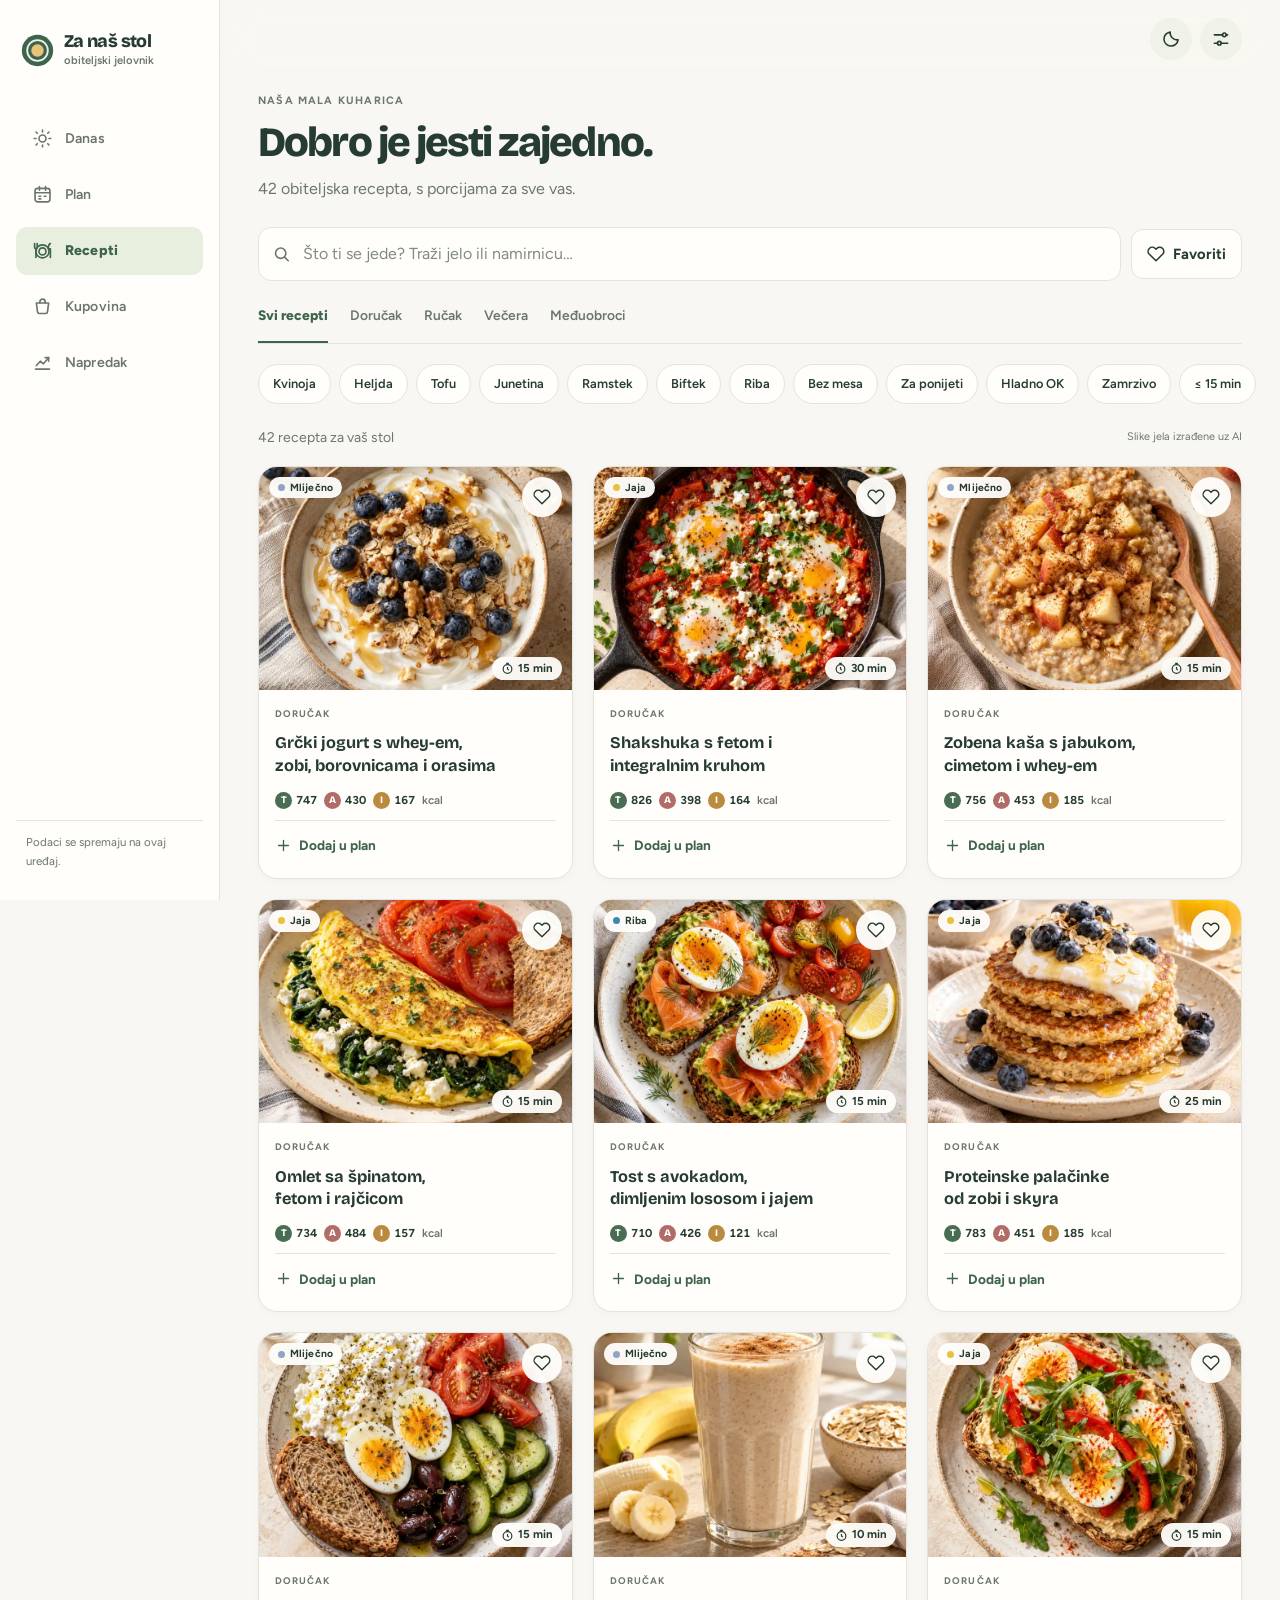
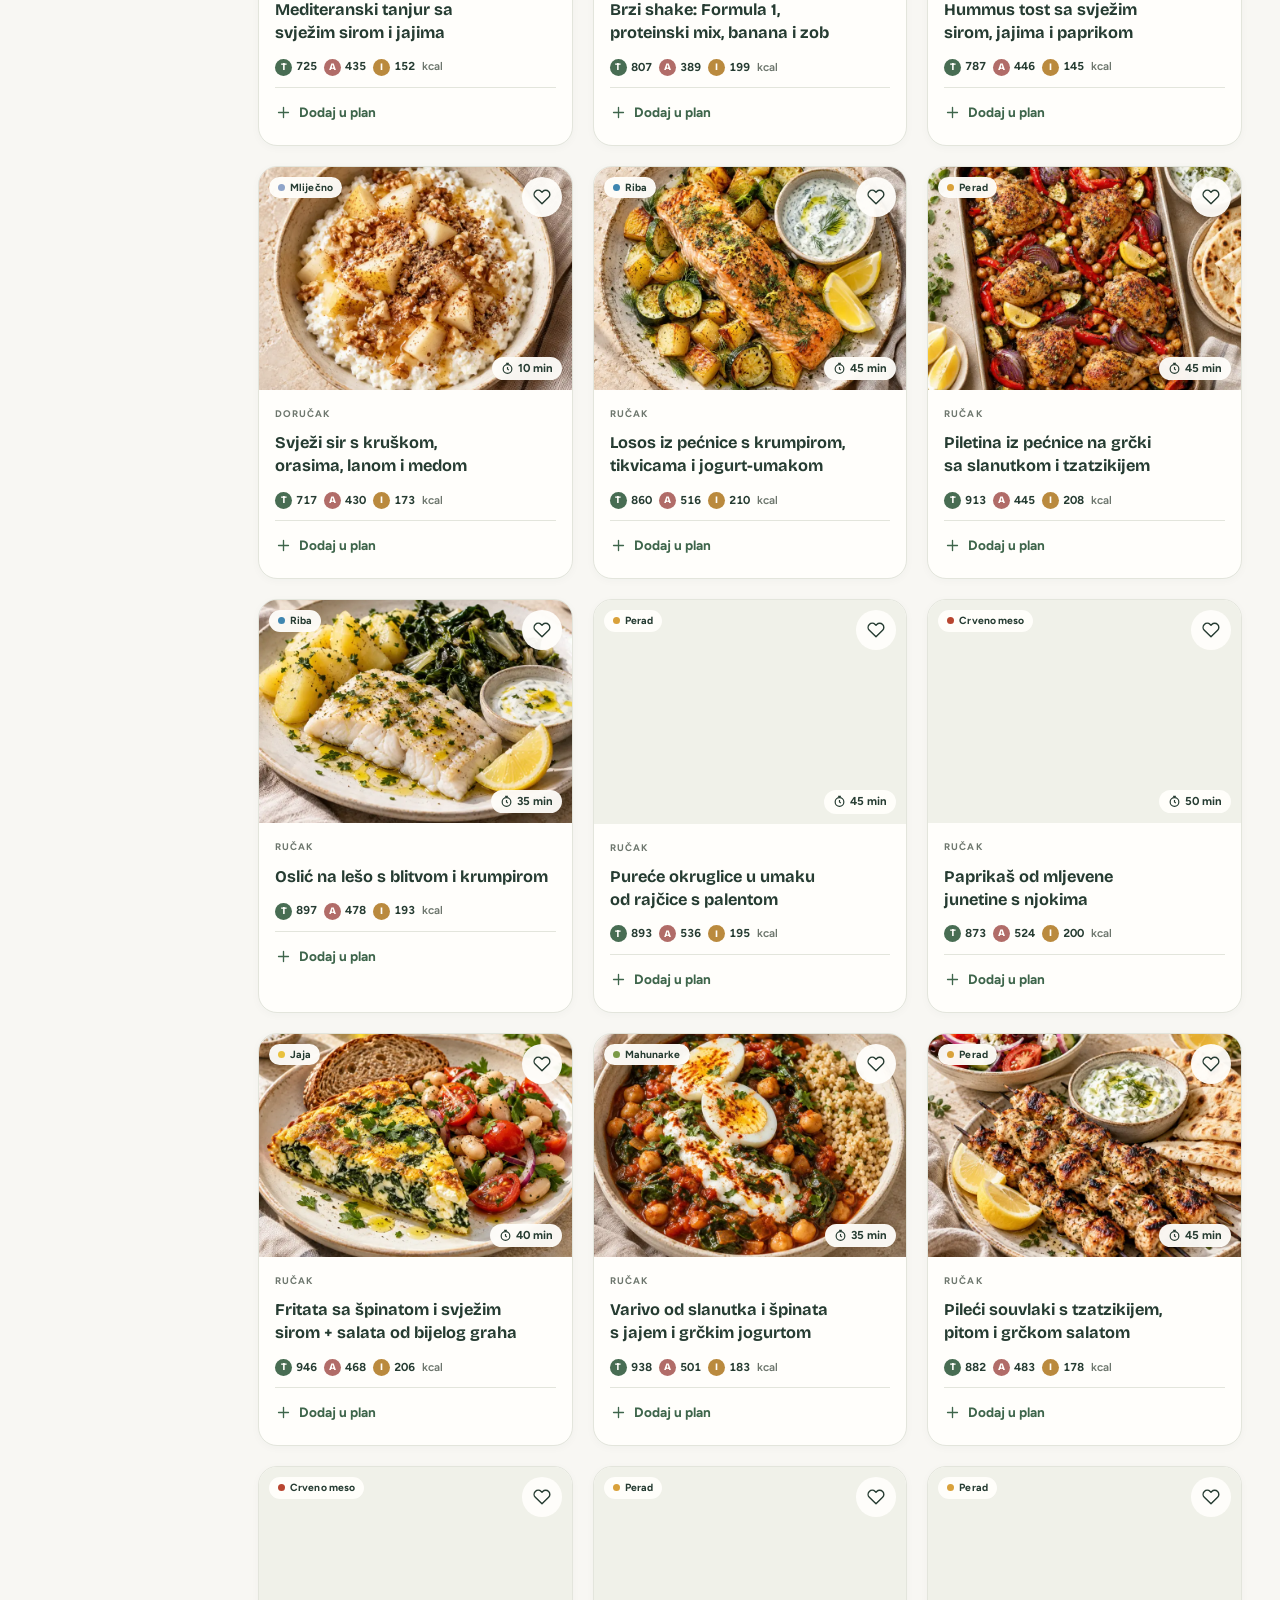
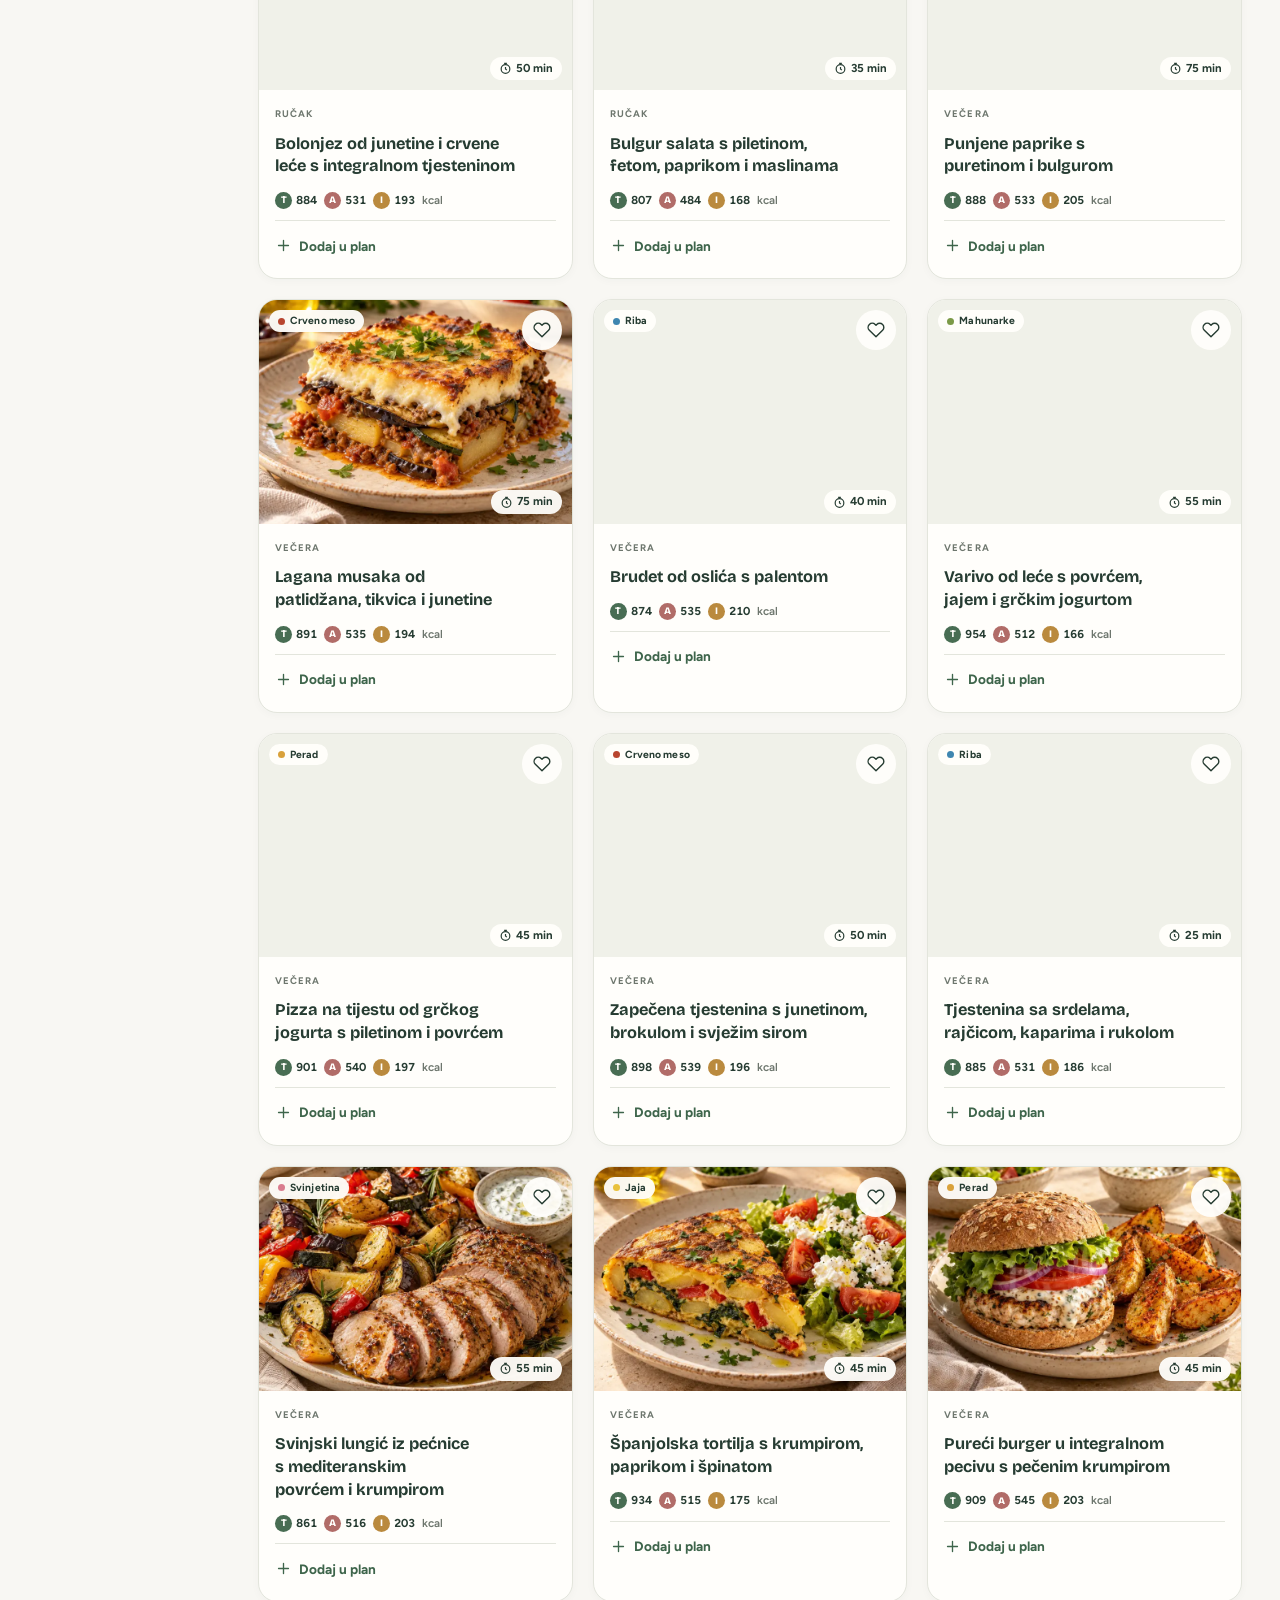
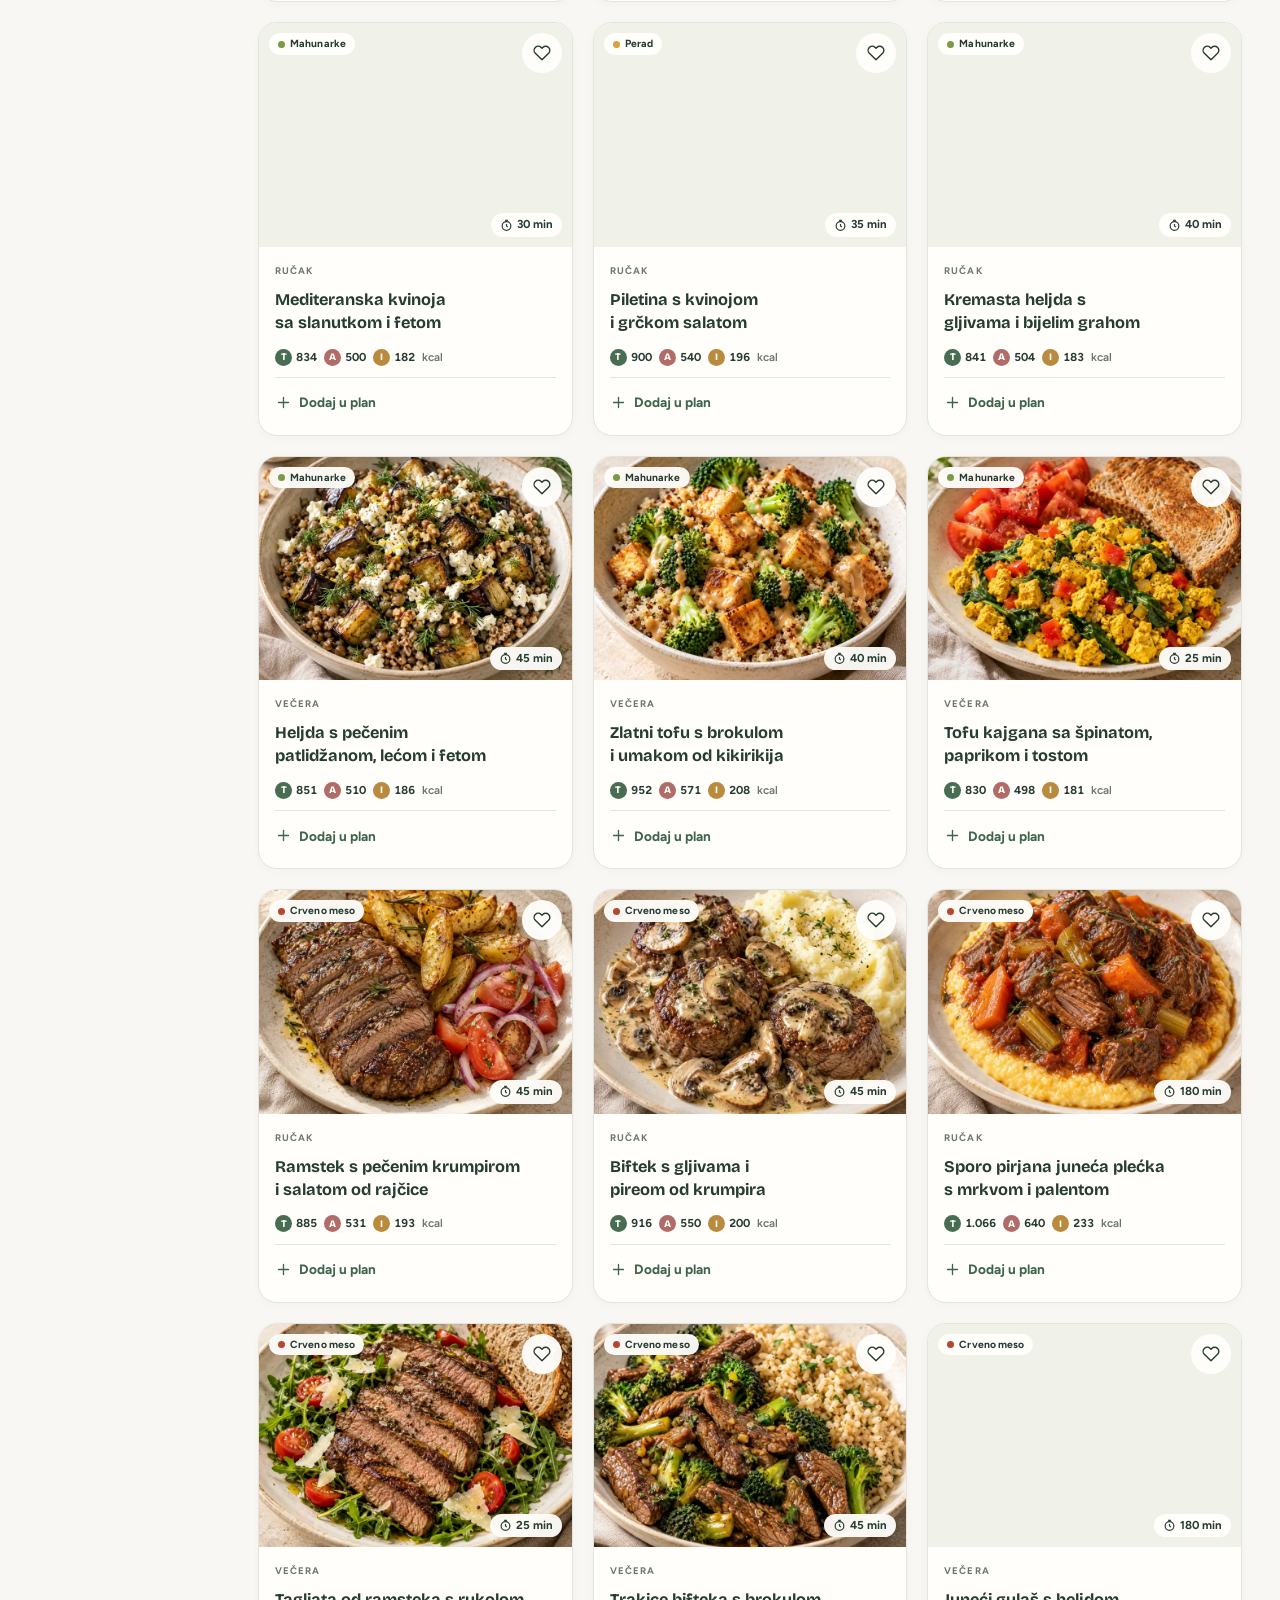
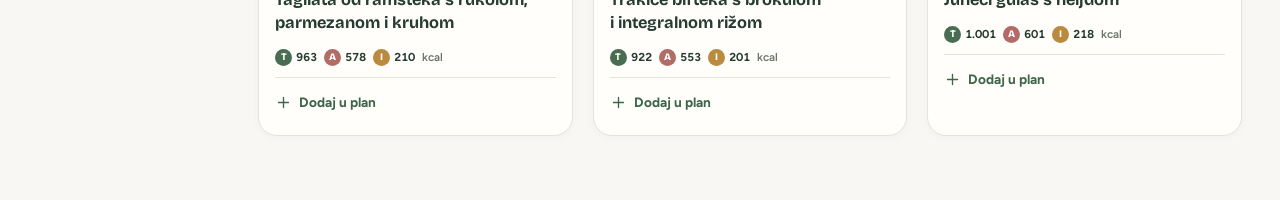
==== commit 9d7906a7: "Apply cooking guidance directly and remove recipe review UI" ====
--- a/pregled-recepata.html
+++ b/pregled-recepata.html
@@ -1,116 +1,5 @@
-<!doctype html><html lang="hr"><head><meta charset="utf-8"><meta name="viewport" content="width=device-width, initial-scale=1"><title>Okus i ravnoteža · pregled svih recepata | Za naš stol</title>
-<style>
-:root{color-scheme:light;--ink:#263e32;--green:#41654d;--muted:#657168;--line:#dce1d7}*{box-sizing:border-box}body{margin:0;background:#f6f5ef;color:var(--ink);font:16px/1.65 system-ui,sans-serif}main{max-width:1120px;margin:auto;padding:32px 24px 64px}a{color:#315c40;text-underline-offset:4px}.back{font-size:.9rem}header{max-width:850px;padding:35px 0 20px}.eyebrow,.code{font-size:.75rem;letter-spacing:.12em;text-transform:uppercase;color:var(--green);font-weight:700}h1{font-family:Georgia,serif;font-size:clamp(2.2rem,6vw,3.8rem);line-height:1.12;margin:14px 0 22px}h2{font:700 1.8rem Georgia,serif;margin:42px 0 18px}h3{font-size:1.16rem;line-height:1.35;margin:12px 0 18px}p{margin:0 0 13px}.lead{font-size:1.15rem}.overview{padding:24px;border-radius:20px;background:#e9efe2}nav{display:flex;gap:12px;flex-wrap:wrap;margin-top:22px}nav a{padding:9px 15px;border:1px solid var(--line);border-radius:24px;background:#fff;text-decoration:none}.grid{display:grid;grid-template-columns:1fr 1fr;gap:18px}article{background:#fff;border:1px solid var(--line);border-radius:18px;padding:24px;scroll-margin-top:20px}.row{display:flex;justify-content:space-between;gap:12px}.row a{font-size:.8rem}article p{font-size:.92rem}.source{font-size:.76rem!important;color:var(--muted);border-top:1px solid var(--line);padding-top:12px;margin-top:18px}.change{background:#f1f4ed;padding:10px;border-radius:10px;font-size:.82rem!important}.notice{color:var(--muted);font-size:.9rem}.sources li{margin:8px 0}[hidden]{display:none!important}@media(max-width:700px){main{padding:20px 16px 40px}header{padding-top:25px}.grid{grid-template-columns:1fr}article{padding:20px}.overview{padding:20px}}@media print{body{background:white;font-size:11pt}main{padding:0}.back,nav,.row a{display:none}.grid{display:block}article{break-inside:avoid;margin:15px 0;border-radius:0}h2{break-after:avoid}a{text-decoration:none}}
-</style></head><body><main><a class="back" href="./#recepti">← Za naš stol · recepti</a>
-<header><span class="eyebrow">Pregled 31. listopada 2026. · 42 recepta + 6 međuobroka</span><h1>Zdravo i ukusno.<br>Što zadržati, što poboljšati.</h1>
-<p class="lead">Osnova jelovnika je dobra: raznovrsno povrće, mahunarke, cjelovite žitarice, riba i različiti izvori proteina. Najviše prostora za okus ima u sočnosti, zapečenosti, aromi i pravilnom završavanju jela.</p>
-<p class="notice">Ovo je pregled recepata i izvora, bez kuhanja i kušanja. Ne može potvrditi „najbolji okus” za vašu obitelj. Izmjene su blage polazne verzije; nakon kuhanja prilagodite kiselost i začine vlastitom ukusu.</p></header>
-<section class="overview"><h3>Najvažniji zaključci</h3>
-<p><b>Više okusa kroz pripremu.</b> Gljive i tofu peci u turama, žitarice ocijedi i rastresi, jogurt dodaj izvan jake vatre, a svježe bilje na kraju. Ovo su kulinarske procjene za konkretna jela; kombinacije bilja i kiseline podupiru i <a href="https://www.actiononsalt.org.uk/resources/how-to-eat-less-salt/other-flavours/" target="_blank" rel="noopener noreferrer">savjeti Action on Salt ↗</a>.</p>
-<p><b>Sol provjeri prije dosoljavanja.</b> Feta, parmezan, masline, kapari, dimljena riba, kruh i sojin umak već je donose. WHO za odrasle preporučuje manje od 5 g soli dnevno, a zasićene masti ispod 10 % energije. Cilj je raznovrstan obrazac prehrane, ne samo puno proteina ili malo kalorija. <a href="https://www.who.int/news-room/fact-sheets/detail/healthy-diet" target="_blank" rel="noopener noreferrer">WHO: zdrava prehrana ↗</a></p>
-<p><b>Junetina ostaje u rotaciji.</b> Pripremljeni četverotjedni plan ima dva obroka s crvenim mesom tjedno. Pri zamjenama računaj i svinjetinu; WCRF preporučuje najviše približno 350–500 g kuhanog/pečenog crvenog mesa tjedno po odrasloj osobi. To nije isto što i sirova masa u aplikaciji. <a href="https://www.wcrf.org/research-policy/evidence-for-our-recommendations/limit-red-processed-meat/" target="_blank" rel="noopener noreferrer">WCRF ↗</a></p>
-<p><b>Djeci pripremu prilagodi od početka.</b> Odvoji sastojke označene „Bez” prije miješanja. Čili je dodatak odraslima na tanjuru, orašasti plodovi za malo dijete fino su mljeveni, a med nije za dijete mlađe od godinu dana. <a href="https://www.nhs.uk/baby/weaning-and-feeding/foods-to-avoid-giving-babies-and-young-children/" target="_blank" rel="noopener noreferrer">NHS ↗</a></p>
-<p><b>Sočno, uz provjeru termometrom.</b> Perad 74 °C; mljevena junetina 71 °C; cijeli odresci govedine i svinjetine 63 °C uz najmanje tri minute odmora; riba 63 °C. Ne produžuj pečenje mesa samo zato što prilog još nije gotov. <a href="https://www.foodsafety.gov/food-safety-charts/safe-minimum-internal-temperatures" target="_blank" rel="noopener noreferrer">FoodSafety.gov ↗</a></p>
-<p><b>Ispravljene procjene.</b> Svježi sir više se ne računa kao američki cottage sir. Primjer obračuna sada je deklaracija MEGGLE svježeg posnog sira: 72 kcal, 10,8 g proteina, 1,9 g masti i 0,24 g soli na 100 g. To nije tvrdnja da kupujete upravo taj proizvod. Nedeklarirani mikronutrijenti ostaju nepoznati; vitamin D iz mlijeka nije uračunat bez potvrde obogaćivanja. <a href="https://meggle.hr/proizvod/svjezi-posni-sir/" target="_blank" rel="noopener noreferrer">Deklaracija proizvođača ↗</a></p>
-<p class="notice">Procjene ne uključuju dodanu sol i sve začine. Vaša marka namirnice, izmjene porcija i stvarno pojedena količina mijenjaju rezultat. Niži izračun natrija nakon ispravka profila sira ne dokazuje da ste stvarno smanjili unos soli. Osobni kalorijski ciljevi i djetetove potrebe ovim pregledom nisu potvrđeni.</p></section>
-<nav aria-label="Skupine recepata"><a href="#D">10 doručaka</a><a href="#R">16 ručkova</a><a href="#V">16 večera</a><a href="#S">6 međuobroka</a></nav>
-<section id="D"><h2>Doručci</h2><div class="grid"><article id="D01"><div class="row"><span class="code">D01</span><a href="./#recepti/D01">Otvori recept →</a></div>
-<h3>Grčki jogurt s whey-em, zobi, borovnicama i orasima</h3><p><b>Nalaz.</b> Whey se miješao u zajedničku zdjelu prije izdvajanja djetetova dijela; sirova zob može ostati tvrda.</p><p><b>Za bolji okus.</b> Zob omekšaj u jogurtu; dio borovnica zgnječi u preljev. Orahe dodaj na kraju za razliku u teksturi.</p><p><b>Za ravnotežu.</b> Jogurt, zob, voće i orasi dobra su osnova. Whey je dodatak za odrasle prema njihovim potrebama, a ne uvjet zdravog doručka.</p>
-<p class="change">Okvirno ukupno vrijeme: 5 → 15 min</p><p class="source">Obiteljski recept; procjena prema sastojcima i postupku, bez tvrdnje o kuhinjskom testiranju.</p></article><article id="D02"><div class="row"><span class="code">D02</span><a href="./#recepti/D02">Otvori recept →</a></div>
-<h3>Shakshuka s fetom i integralnim kruhom</h3><p><b>Nalaz.</b> Petnaest minuta nije dovoljno za rezanje, ukuhavanje umaka i jaja; gušći umak daje bolji okus.</p><p><b>Za bolji okus.</b> Luk i papriku prvo omekšaj, začine kratko zagrij, a jaja dodaj tek u gust umak. Fetu izmrvljenu dodaj na kraju.</p><p><b>Za ravnotežu.</b> Jaja i povrće zadrži; feta već donosi slanost. Čili je dodatak za odrasle, a kruh i dodatni sir slijede prikazanu porciju.</p>
-<p class="change">Okvirno ukupno vrijeme: 15 → 30 min</p><p class="source">Obiteljski recept; procjena prema sastojcima i postupku, bez tvrdnje o kuhinjskom testiranju.</p></article><article id="D03"><div class="row"><span class="code">D03</span><a href="./#recepti/D03">Otvori recept →</a></div>
-<h3>Zobena kaša s jabukom, cimetom i whey-em</h3><p><b>Nalaz.</b> Kuhanje whey-a može stvoriti grudice; sol nije potrebna u slatkoj kaši.</p><p><b>Za bolji okus.</b> Dio jabuke skuhaj sa zobi, a dio ostavi za vrh. Whey prvo razmuti u malo prohlađene kaše.</p><p><b>Za ravnotežu.</b> Slatkoću daju jabuka i mlijeko. Djetetova kaša ostaje bez proteinskog praha i dodatne soli.</p>
-<p class="change">Okvirno ukupno vrijeme: 10 → 15 min</p><p class="source">Obiteljski recept; procjena prema sastojcima i postupku, bez tvrdnje o kuhinjskom testiranju.</p></article><article id="D04"><div class="row"><span class="code">D04</span><a href="./#recepti/D04">Otvori recept →</a></div>
-<h3>Omlet sa špinatom, fetom i rajčicom</h3><p><b>Nalaz.</b> Omlet se lako isuši, a svježi sir za jednu osobu ne treba umiješati u sva jaja.</p><p><b>Za bolji okus.</b> Ispari vodu iz špinata i jaja peci na umjerenoj vatri. Rajčicu posluži svježu, a vlasac dodaj na kraju.</p><p><b>Za ravnotežu.</b> Feta je začinski dodatak; ne treba je povećavati za jači okus. Dodatni svježi sir dodaje se samo u pripadajuću porciju.</p>
-<p class="change">Okvirno ukupno vrijeme: 12 → 15 min</p><p class="source">Obiteljski recept; procjena prema sastojcima i postupku, bez tvrdnje o kuhinjskom testiranju.</p></article><article id="D05"><div class="row"><span class="code">D05</span><a href="./#recepti/D05">Otvori recept →</a></div>
-<h3>Tost s avokadom, dimljenim lososom i jajem</h3><p><b>Nalaz.</b> Dimljeni losos uz kruh i jaje može dati dosta soli; umak ne treba dodatno soliti.</p><p><b>Za bolji okus.</b> Tostiraj kruh i kombiniraj kremasti avokado s koprom i limunom. Manja količina dimljenog lososa ostaje izražajna.</p><p><b>Za ravnotežu.</b> Količina dimljenog lososa smanjena je za trećinu. Biraj deklaraciju s manje soli; ovo izmjenjuj s doručcima bez dimljene ribe.</p>
-<p class="change">Dimljeni losos: 170.5 → 113.6 g · Okvirno ukupno vrijeme: 10 → 15 min</p><p class="source">Obiteljski recept; procjena prema sastojcima i postupku, bez tvrdnje o kuhinjskom testiranju.</p></article><article id="D06"><div class="row"><span class="code">D06</span><a href="./#recepti/D06">Otvori recept →</a></div>
-<h3>Proteinske palačinke od zobi i skyra</h3><p><b>Nalaz.</b> Upute su zadavale drukčiji omjer porcija od aplikacije; smjesi nedostaje vrijeme da zob upije vlagu.</p><p><b>Za bolji okus.</b> Ostavi tijesto 5 minuta i peci male palačinke na umjerenoj vatri. Dio borovnica zgnječi u preljev.</p><p><b>Za ravnotežu.</b> Banana daje slatkoću; med ostaje samo tamo gdje je naveden. Ne povećavaj ulje u svakoj turi — rasporedi ukupnu količinu.</p>
-<p class="change">Okvirno ukupno vrijeme: 15 → 25 min</p><p class="source">Obiteljski recept; procjena prema sastojcima i postupku, bez tvrdnje o kuhinjskom testiranju.</p></article><article id="D07"><div class="row"><span class="code">D07</span><a href="./#recepti/D07">Otvori recept →</a></div>
-<h3>Mediteranski tanjur sa svježim sirom i jajima</h3><p><b>Nalaz.</b> Hladni sir može ostati zbijen, a kombinacija sira i maslina ovisi o slanosti proizvoda.</p><p><b>Za bolji okus.</b> Sir razradi vilicom s pripadajućim uljem, bosiljkom i origanom. Zrela rajčica i topao tost daju više okusa.</p><p><b>Za ravnotežu.</b> Biraj svježi sir i kruh s manje soli. Masline su dodatak okusu; ne treba ih stavljati više niti dodatno soliti.</p>
-<p class="change">Okvirno ukupno vrijeme: 10 → 15 min</p><p class="source">Obiteljski recept; procjena prema sastojcima i postupku, bez tvrdnje o kuhinjskom testiranju.</p></article><article id="D08"><div class="row"><span class="code">D08</span><a href="./#recepti/D08">Otvori recept →</a></div>
-<h3>Brzi shake: Formula 1, proteinski mix, banana i zob</h3><p><b>Nalaz.</b> Dvije vrste praha nisu dokaz boljeg zdravlja; ranija zamjena za whey bila je predstavljena kao približno ista bez novog izračuna.</p><p><b>Za bolji okus.</b> Zrelu bananu, cimet i kikiriki dobro izblendaj; zob prethodno namoči kako napitak ne bi bio brašnast.</p><p><b>Za ravnotežu.</b> Ovo je praktična opcija, ne obvezan zdraviji izbor. Prahovi ovise o deklaraciji; za doručak od običnih namirnica odaberi D06 ili D10.</p>
-<p class="change">Okvirno ukupno vrijeme: 5 → 10 min</p><p class="source">Obiteljski recept; procjena prema sastojcima i postupku, bez tvrdnje o kuhinjskom testiranju.</p></article><article id="D09"><div class="row"><span class="code">D09</span><a href="./#recepti/D09">Otvori recept →</a></div>
-<h3>Hummus tost sa svježim sirom, jajima i paprikom</h3><p><b>Nalaz.</b> Čili nije bio jasno odvojen od obiteljske osnove; treba odvojiti i sir/limun koje dijete nema.</p><p><b>Za bolji okus.</b> Topao tost namaži glatkom smjesom humusa i sira; dimljenu papriku dodaj umjereno da ne prekrije ostalo.</p><p><b>Za ravnotežu.</b> Humus i sir provjeri na deklaraciji soli. Ulje je već navedeno kao osobni dodatak, pa ga ne treba prelijevati preko svih porcija.</p>
-<p class="change">Okvirno ukupno vrijeme: 10 → 15 min</p><p class="source">Obiteljski recept; procjena prema sastojcima i postupku, bez tvrdnje o kuhinjskom testiranju.</p></article><article id="D10"><div class="row"><span class="code">D10</span><a href="./#recepti/D10">Otvori recept →</a></div>
-<h3>Svježi sir s kruškom, orasima, lanom i medom</h3><p><b>Nalaz.</b> Zob i lan trebaju upiti vlagu; napomena „s malo meda” proturječila je djetetovoj porciji bez meda.</p><p><b>Za bolji okus.</b> Sir kratko izblendaj pa dodaj zrelu krušku i cimet. Zob i lan ostavi 5 minuta da omekšaju.</p><p><b>Za ravnotežu.</b> Med je u receptu smanjen za polovicu; aromu nosi zrelo voće. Djetetova porcija ostaje bez meda i lana prema postojećoj podjeli.</p>
-<p class="change">Med: 22.7 → 11.4 g · Okvirno ukupno vrijeme: 5 → 10 min</p><p class="source">Obiteljski recept; procjena prema sastojcima i postupku, bez tvrdnje o kuhinjskom testiranju.</p></article></div></section><section id="R"><h2>Ručkovi</h2><div class="grid"><article id="R01"><div class="row"><span class="code">R01</span><a href="./#recepti/R01">Otvori recept →</a></div>
-<h3>Losos iz pećnice s krumpirom, tikvicama i jogurt-umakom</h3><p><b>Nalaz.</b> Tikvice i krumpir na prenatrpanom limu mogu se kuhati u pari; losos je već dobro temperaturno definiran.</p><p><b>Za bolji okus.</b> Krumpir nakon cijeđenja prosuši, a tikvice peci u jednom sloju. Losos dodaj kasnije i izvadi čim dosegne ciljnu temperaturu.</p><p><b>Za ravnotežu.</b> Zadrži ribu, povrće i odmjereno maslinovo ulje. Jogurt-umak daje sočnost bez dodatnog vrhnja.</p>
-<p class="change">Okvirno ukupno vrijeme: 40 → 45 min</p><p class="source">Obiteljski recept; procjena prema sastojcima i postupku, bez tvrdnje o kuhinjskom testiranju.</p></article><article id="R02"><div class="row"><span class="code">R02</span><a href="./#recepti/R02">Otvori recept →</a></div>
-<h3>Piletina iz pećnice na grčki sa slanutkom i tzatzikijem</h3><p><b>Nalaz.</b> Češnjak se spominjao u pripremi, ali nije bio u količinama; zajedničko pečenje velike količine povrća može razvodniti jelo.</p><p><b>Za bolji okus.</b> Ocijedi i posuši slanutak, koristi širok lim i dobro ocijedi krastavac za gust tzatziki.</p><p><b>Za ravnotežu.</b> Slanutak i povrće zadrži kao važan dio tanjura. U kupovinu je dodan češnjak koji se već tražio u uputama.</p>
-<p class="change">Češnjak: 0 → 6 g · Okvirno ukupno vrijeme: 40 → 45 min</p><p class="source">Obiteljski recept; procjena prema sastojcima i postupku, bez tvrdnje o kuhinjskom testiranju.</p></article><article id="R03"><div class="row"><span class="code">R03</span><a href="./#recepti/R03">Otvori recept →</a></div>
-<h3>Oslić na lešo s blitvom i krumpirom</h3><p><b>Nalaz.</b> Snažno vrenje ribe i dugo kuhanje blitve pogoršava teksturu; blago kuhanje već odgovara ovom jelu.</p><p><b>Za bolji okus.</b> Oslić kuhaj uz jedva primjetno vrenje. Peršin, ulje i limun dodaj pri posluživanju da ostanu izražajni.</p><p><b>Za ravnotežu.</b> Riba, blitva i krumpir čine dobru osnovu; nemoj zamijeniti povrće dodatnim krumpirom niti povećavati ulje.</p>
-<p class="source">Obiteljski recept; procjena prema sastojcima i postupku, bez tvrdnje o kuhinjskom testiranju.</p></article><article id="R04"><div class="row"><span class="code">R04</span><a href="./#recepti/R04">Otvori recept →</a></div>
-<h3>Pureće okruglice u umaku od rajčice s palentom</h3><p><b>Nalaz.</b> Okruglice od vrlo nemasne puretine mogu se isušiti; fiksna podjela 10/8/2 nije pratila postavke aplikacije.</p><p><b>Za bolji okus.</b> Smjesu miješaj kratko, tikvicu samo lagano ocijedi i okruglice dovrši u umaku. Tako ostaju mekše.</p><p><b>Za ravnotežu.</b> Tikvica i umak daju sočnost bez dodatne masnoće. Parmezan odmjeri, a porcije podijeli prema aplikaciji.</p>
-<p class="source">Obiteljski recept; procjena prema sastojcima i postupku, bez tvrdnje o kuhinjskom testiranju.</p></article><article id="R05"><div class="row"><span class="code">R05</span><a href="./#recepti/R05">Otvori recept →</a></div>
-<h3>Paprikaš od mljevene junetine s njokima</h3><p><b>Nalaz.</b> Jelo koristi mljevenu junetinu, iako naslov paprikaš može sugerirati komade za dugo pirjanje.</p><p><b>Za bolji okus.</b> Mljevenu junetinu kratko zapeci bez stalnog miješanja. Papriku dodaj na smanjenoj vatri da ne zagori.</p><p><b>Za ravnotežu.</b> Zadrži nemasnije meso, velik udio povrća i jogurt na kraju; njoke odmjeri i provjeri njihovu deklaraciju soli.</p>
-<p class="change">Okvirno ukupno vrijeme: 45 → 50 min</p><p class="source">Obiteljski recept; procjena prema sastojcima i postupku, bez tvrdnje o kuhinjskom testiranju.</p></article><article id="R06"><div class="row"><span class="code">R06</span><a href="./#recepti/R06">Otvori recept →</a></div>
-<h3>Fritata sa špinatom i svježim sirom + salata od bijelog graha</h3><p><b>Nalaz.</b> Fritata i salata su dobar spoj, ali sir, konzervirani grah i kruh mogu znatno promijeniti unos soli.</p><p><b>Za bolji okus.</b> Špinat dobro prosuši prije jaja, a luk za salatu kratko ostavi u pripadajućem limunu da mu okus bude blaži.</p><p><b>Za ravnotežu.</b> Grah isperi i biraj manje slani sir. Sol ovisi o konkretnom proizvodu; naziv „posni” sam po sebi ne znači manje soli.</p>
-<p class="change">Okvirno ukupno vrijeme: 35 → 40 min</p><p class="source">Obiteljski recept; procjena prema sastojcima i postupku, bez tvrdnje o kuhinjskom testiranju.</p></article><article id="R07"><div class="row"><span class="code">R07</span><a href="./#recepti/R07">Otvori recept →</a></div>
-<h3>Varivo od slanutka i špinata s jajem i grčkim jogurtom</h3><p><b>Nalaz.</b> Limun i lovor navedeni su među začinima, ali limun nije imao količinu, a lovor nije bio u koracima.</p><p><b>Za bolji okus.</b> Zgnječi manji dio slanutka za gustoću, a špinat i limun dodaj tek na kraju. Jogurt stavi na tanjur.</p><p><b>Za ravnotežu.</b> Mahunarke zadrži kao osnovu; ne treba zaprška ni dodatno vrhnje. Dodanih 15 ml limunova soka ulazi u kupovinu.</p>
-<p class="change">Limunov sok: 0 → 15 ml</p><p class="source">Obiteljski recept; procjena prema sastojcima i postupku, bez tvrdnje o kuhinjskom testiranju.</p></article><article id="R08"><div class="row"><span class="code">R08</span><a href="./#recepti/R08">Otvori recept →</a></div>
-<h3>Pileći souvlaki s tzatzikijem, pitom i grčkom salatom</h3><p><b>Nalaz.</b> Marinada i tzatziki koristili su iste sastojke bez raspodjele; odvojeni krumpir traži vrijeme pripreme.</p><p><b>Za bolji okus.</b> Odvoji dio češnjaka i limuna za umak prije mariniranja sirove piletine. Tzatziki neka bude gust, a pita zagrijana.</p><p><b>Za ravnotežu.</b> Batak bez kože ostaje sočniji bez dodatnog preljeva. Masline i pita prate porcije, a osnova je blaga.</p>
-<p class="change">Okvirno ukupno vrijeme: 35 → 45 min</p><p class="source">Obiteljski recept; procjena prema sastojcima i postupku, bez tvrdnje o kuhinjskom testiranju.</p></article><article id="R09"><div class="row"><span class="code">R09</span><a href="./#recepti/R09">Otvori recept →</a></div>
-<h3>Bolonjez od junetine i crvene leće s integralnom tjesteninom</h3><p><b>Nalaz.</b> Navedeno vrijeme bilo je kraće od zbroja koraka; umak i leća trebaju dovoljno vode.</p><p><b>Za bolji okus.</b> Junetinu zapeci, umak kuhaj dok leća potpuno omekša, a tjesteninu na kraju poveži s malo vode od kuhanja.</p><p><b>Za ravnotežu.</b> Ovo je dobar način kombiniranja manje količine mesa s mahunarkama. Ne treba povećavati meso ni parmezan.</p>
-<p class="change">Okvirno ukupno vrijeme: 40 → 50 min</p><p class="source">Obiteljski recept; procjena prema sastojcima i postupku, bez tvrdnje o kuhinjskom testiranju.</p></article><article id="R10"><div class="row"><span class="code">R10</span><a href="./#recepti/R10">Otvori recept →</a></div>
-<h3>Bulgur salata s piletinom, fetom, paprikom i maslinama</h3><p><b>Nalaz.</b> Veća količina fete i maslina može preuzeti salatu; bulgur treba ohladiti prije svježeg povrća.</p><p><b>Za bolji okus.</b> Bulgur rastresi i kratko prohladi. Peršin, metvica i limun neka budu glavni mirisi, a feta mali naglasak.</p><p><b>Za ravnotežu.</b> Feta je smanjena s 90 na 60 g za osnovni obiteljski recept. Piletina, bulgur i povrće ostaju u istim količinama.</p>
-<p class="change">Feta: 90 → 60 g · Okvirno ukupno vrijeme: 30 → 35 min</p><p class="source">Obiteljski recept; procjena prema sastojcima i postupku, bez tvrdnje o kuhinjskom testiranju.</p></article><article id="R11"><div class="row"><span class="code">R11</span><a href="./#recepti/R11">Otvori recept →</a></div>
-<h3>Mediteranska kvinoja sa slanutkom i fetom</h3><p><b>Nalaz.</b> Feta i masline zajedno mogu prevladati nad kvinojom; mokra kvinoja slabi teksturu.</p><p><b>Za bolji okus.</b> Kvinoju dobro ocijedi i rastresi. Preljev dodaj dok je još mlaka, a svježe povrće i fetu tek nakon kratkog hlađenja.</p><p><b>Za ravnotežu.</b> Feta je smanjena sa 100 na 70 g. Slanutak, povrće i kvinoja ostaju glavnina obroka; sol prvo procijeni nakon fete.</p>
-<p class="change">Feta: 100 → 70 g</p><p class="source"><a href="https://www.loveandlemons.com/quinoa-salad-recipe/" target="_blank" rel="noopener noreferrer">Love and Lemons · Quinoa Salad ↗</a></p></article><article id="R12"><div class="row"><span class="code">R12</span><a href="./#recepti/R12">Otvori recept →</a></div>
-<h3>Piletina s kvinojom i grčkom salatom</h3><p><b>Nalaz.</b> Suha piletina i agresivan sirovi luk najveći su rizik za okus; omjer sastojaka je dobar.</p><p><b>Za bolji okus.</b> Piletinu poravnaj na jednaku debljinu i izvadi na 74 °C. Sirovi luk kratko namoči u pripadajućem limunu.</p><p><b>Za ravnotežu.</b> Zadrži kvinoju i rajčicu uz piletinu. Feta i masline dovoljni su slani naglasci, pa dodatnu sol provjeri tek na kraju.</p>
-<p class="change">Okvirno ukupno vrijeme: 30 → 35 min</p><p class="source"><a href="https://www.bbcgoodfood.com/recipes/griddled-chicken-quinoa-greek-salad" target="_blank" rel="noopener noreferrer">Good Food · Griddled chicken with quinoa Greek salad ↗</a></p></article><article id="R13"><div class="row"><span class="code">R13</span><a href="./#recepti/R13">Otvori recept →</a></div>
-<h3>Kremasta heljda s gljivama i bijelim grahom</h3><p><b>Nalaz.</b> Gljive u prenatrpanoj tavi puštaju vodu i daju slabiji okus; heljda ne treba vrhnje da bude kremasta.</p><p><b>Za bolji okus.</b> Gljive zapeci u dvije ture; trećinu graha zgnječi za kremastost. Parmezan i limun umiješaj izvan vatre.</p><p><b>Za ravnotežu.</b> Grah i heljda ostaju hranjiva osnova. Isperi grah i parmezan rasporedi na kraju umjesto dodavanja više sira.</p>
-<p class="change">Okvirno ukupno vrijeme: 35 → 40 min</p><p class="source"><a href="https://www.bbcgoodfood.com/recipes/mushroom-buckwheat-risotto" target="_blank" rel="noopener noreferrer">Good Food · Mushroom buckwheat risotto ↗</a></p></article><article id="R14"><div class="row"><span class="code">R14</span><a href="./#recepti/R14">Otvori recept →</a></div>
-<h3>Ramstek s pečenim krumpirom i salatom od rajčice</h3><p><b>Nalaz.</b> Omjer sastojaka je dobar; ključ okusa je suha površina odreska i pravilno rezanje.</p><p><b>Za bolji okus.</b> Ramstek dobro posuši, zapeci u dovoljno vrućoj tavi pa smanji vatru. Sačuvaj sokove nakon odmora i prelij njima narezano meso.</p><p><b>Za ravnotežu.</b> Kvalitetan komad nije razlog za veću porciju. Ovo izmjenjuj s ribom i biljnim jelima, uz krumpir i salatu iz recepta.</p>
-<p class="source"><a href="https://www.bbcgoodfood.com/recipes/steak-roast-vegetables-sundried-tomato-dressing" target="_blank" rel="noopener noreferrer">Good Food · Steak &amp; roast vegetables with sundried tomato dressing ↗</a></p></article><article id="R15"><div class="row"><span class="code">R15</span><a href="./#recepti/R15">Otvori recept →</a></div>
-<h3>Biftek s gljivama i pireom od krumpira</h3><p><b>Nalaz.</b> Gljive se mogu kuhati u vodi umjesto zapeći; hladan jogurt u kipućem umaku može se razdvojiti.</p><p><b>Za bolji okus.</b> Gljive zapeci u turama. Jogurt najprije pomiješaj s nekoliko žlica toplog umaka pa ga dodaj izvan vatre.</p><p><b>Za ravnotežu.</b> Kremasti umak ostaje na jogurtu, pire na toplom mlijeku i odmjerenom ulju. Dodatno vrhnje ili maslac nisu potrebni.</p>
-<p class="change">Okvirno ukupno vrijeme: 40 → 45 min</p><p class="source"><a href="https://www.bbcgoodfood.com/recipes/mushroom-sauce" target="_blank" rel="noopener noreferrer">Good Food · Mushroom sauce ↗</a></p></article><article id="R16"><div class="row"><span class="code">R16</span><a href="./#recepti/R16">Otvori recept →</a></div>
-<h3>Sporo pirjana juneća plećka s mrkvom i palentom</h3><p><b>Nalaz.</b> Dobra osnova; prejak plamen pri dugom pirjanju može stvrdnuti meso i prebrzo ispariti tekućinu.</p><p><b>Za bolji okus.</b> Zapeci meso u turama, odlij dio vode po dnu da otopi zapečene sokove, zatim pirjaj uz lagano krčkanje.</p><p><b>Za ravnotežu.</b> Plećka je prikladna za ovo jelo; skuplji biftek nije potreban. Povrće i palenta ostaju važan dio porcije.</p>
-<p class="source"><a href="https://www.bbcgoodfood.com/recipes/one-pan-beef-stew-with-vegetable-mash" target="_blank" rel="noopener noreferrer">Good Food · One-pan beef stew with vegetable mash ↗</a></p></article></div></section><section id="V"><h2>Večere</h2><div class="grid"><article id="V01"><div class="row"><span class="code">V01</span><a href="./#recepti/V01">Otvori recept →</a></div>
-<h3>Punjene paprike s puretinom i bulgurom</h3><p><b>Nalaz.</b> Šest paprika i raspored 3/2/1 ne prate nužno težinu porcija; ukupno vrijeme je podcijenjeno.</p><p><b>Za bolji okus.</b> Nadjev nemoj čvrsto utiskivati. Paprike najprije peci pokrivene, zatim otkrij da se umak zgusne.</p><p><b>Za ravnotežu.</b> Povrće, puretina i bulgur ostaju dobra cjelina bez zaprške. Dijeli po težini porcija, ne samo po broju paprika.</p>
-<p class="change">Okvirno ukupno vrijeme: 60 → 75 min</p><p class="source">Obiteljski recept; procjena prema sastojcima i postupku, bez tvrdnje o kuhinjskom testiranju.</p></article><article id="V02"><div class="row"><span class="code">V02</span><a href="./#recepti/V02">Otvori recept →</a></div>
-<h3>Lagana musaka od patlidžana, tikvica i junetine</h3><p><b>Nalaz.</b> Mokro povrće daje vodenu musaku; vrijeme nije uključivalo odmor prije rezanja.</p><p><b>Za bolji okus.</b> Povrće peci u jednom sloju i umak ukuhaj prije slaganja. Nakon pečenja obavezno ostavi 10 minuta.</p><p><b>Za ravnotežu.</b> Jogurtni preljev i povrće zadrži; ne treba povećavati sir. Malo cimeta i muškatnog daje aromu bez teškog bešamela.</p>
-<p class="change">Okvirno ukupno vrijeme: 60 → 75 min</p><p class="source">Obiteljski recept; procjena prema sastojcima i postupku, bez tvrdnje o kuhinjskom testiranju.</p></article><article id="V03"><div class="row"><span class="code">V03</span><a href="./#recepti/V03">Otvori recept →</a></div>
-<h3>Brudet od oslića s palentom</h3><p><b>Nalaz.</b> Vino je nepotrebna opcija u blagoj obiteljskoj osnovi; već je predviđen limun.</p><p><b>Za bolji okus.</b> Umak prvo lagano ukuhaj, a ribu dodaj na kraju. Lonac pomakni umjesto miješanja da se fileti ne raspadnu.</p><p><b>Za ravnotežu.</b> Za svježinu koristi limun iz recepta; nema potrebe za vinom, zaprškom ili dodatnim uljem izvan prikazanih količina.</p>
-<p class="change">Okvirno ukupno vrijeme: 35 → 40 min</p><p class="source">Obiteljski recept; procjena prema sastojcima i postupku, bez tvrdnje o kuhinjskom testiranju.</p></article><article id="V04"><div class="row"><span class="code">V04</span><a href="./#recepti/V04">Otvori recept →</a></div>
-<h3>Varivo od leće s povrćem, jajem i grčkim jogurtom</h3><p><b>Nalaz.</b> Leća se oslanjala na kratko vrijeme kuhanja u rajčici; sigurnije je pratiti mekoću i dio kuhanja odraditi prije rajčice.</p><p><b>Za bolji okus.</b> Leću najprije kuhaj u vodi s povrćem. Rajčicu dodaj kad je gotovo mekana, a limun tek na kraju.</p><p><b>Za ravnotežu.</b> Leća, povrće i jaje ostaju osnova; jogurt služi kao kremasti završetak. Ne treba dodatna zaprška.</p>
-<p class="change">Okvirno ukupno vrijeme: 40 → 55 min</p><p class="source">Obiteljski recept; procjena prema sastojcima i postupku, bez tvrdnje o kuhinjskom testiranju.</p></article><article id="V05"><div class="row"><span class="code">V05</span><a href="./#recepti/V05">Otvori recept →</a></div>
-<h3>Pizza na tijestu od grčkog jogurta s piletinom i povrćem</h3><p><b>Nalaz.</b> Sirove gljive i mokra mozzarella mogu razmočiti brzu pizzu; fiksna podjela 57/31/12 proturječila je postavkama.</p><p><b>Za bolji okus.</b> Tijesto razvaljaj tanko i kratko predpeci. Gljive prosuši na tavi, mozzarellu ocijedi, a nadjev rasporedi u tankom sloju.</p><p><b>Za ravnotežu.</b> Zadrži kombinaciju integralnog brašna, piletine i povrća. Više sira ili dodatna prerađena mesna nadjeva nisu potrebni.</p>
-<p class="change">Okvirno ukupno vrijeme: 40 → 45 min</p><p class="source">Obiteljski recept; procjena prema sastojcima i postupku, bez tvrdnje o kuhinjskom testiranju.</p></article><article id="V06"><div class="row"><span class="code">V06</span><a href="./#recepti/V06">Otvori recept →</a></div>
-<h3>Zapečena tjestenina s junetinom, brokulom i svježim sirom</h3><p><b>Nalaz.</b> Zapečena tjestenina može biti suha bez sačuvane vode; ranije nije bilo jasno koliko je sir vlažan.</p><p><b>Za bolji okus.</b> Sačuvaj vodu od tjestenine i dodaj nekoliko žlica umaku prije pečenja. Sir umiješaj izvan jake vatre.</p><p><b>Za ravnotežu.</b> Brokulu i umjerenu količinu mozzarelle zadrži. Kremastost postiži svježim sirom i vodom od kuhanja.</p>
-<p class="change">Okvirno ukupno vrijeme: 45 → 50 min</p><p class="source">Obiteljski recept; procjena prema sastojcima i postupku, bez tvrdnje o kuhinjskom testiranju.</p></article><article id="V07"><div class="row"><span class="code">V07</span><a href="./#recepti/V07">Otvori recept →</a></div>
-<h3>Tjestenina sa srdelama, rajčicom, kaparima i rukolom</h3><p><b>Nalaz.</b> Djetetove upute isključivale su kapare i masline, ali podaci porcije ih nisu izostavljali; čili se kuhao u osnovi.</p><p><b>Za bolji okus.</b> Srdele dodaj tek na kraju da ostanu sočne, a umak poveži vodom od tjestenine. Kapare sitno nasjeckaj za ravnomjerniji okus.</p><p><b>Za ravnotežu.</b> Kapare i masline isperi i dodaj nakon izdvajanja djetetova dijela. Riba već donosi okus; nemoj automatski dosoljavati.</p>
-<p class="change">Okvirno ukupno vrijeme: 20 → 25 min</p><p class="source">Obiteljski recept; procjena prema sastojcima i postupku, bez tvrdnje o kuhinjskom testiranju.</p></article><article id="V08"><div class="row"><span class="code">V08</span><a href="./#recepti/V08">Otvori recept →</a></div>
-<h3>Svinjski lungić iz pećnice s mediteranskim povrćem i krumpirom</h3><p><b>Nalaz.</b> Med i češnjak na jakoj vatri mogu izgorjeti prije pečenja mesa; navedeni koraci trajali su dulje od vremena na kartici.</p><p><b>Za bolji okus.</b> Lungić najprije zapeci bez slatke glazure. Tanki sloj meda i senfa dodaj tek pred kraj i meso odmori prije rezanja.</p><p><b>Za ravnotežu.</b> Med je smanjen približno za polovicu. Povrće i jogurt-umak ostaju, bez dodatnog ulja izvan recepta.</p>
-<p class="change">Med: 19.3 → 10 g · Okvirno ukupno vrijeme: 45 → 55 min</p><p class="source">Obiteljski recept; procjena prema sastojcima i postupku, bez tvrdnje o kuhinjskom testiranju.</p></article><article id="V09"><div class="row"><span class="code">V09</span><a href="./#recepti/V09">Otvori recept →</a></div>
-<h3>Španjolska tortilja s krumpirom, paprikom i špinatom</h3><p><b>Nalaz.</b> Malo ulja uz 450 g krumpira može dovesti do lijepljenja; sigurnije je krumpir djelomično skuhati.</p><p><b>Za bolji okus.</b> Tanke ploške krumpira prethodno kratko skuhaj pa prosuši. Tortilju dovrši na blagoj vatri da jaja ostanu mekana, ali potpuno pečena.</p><p><b>Za ravnotežu.</b> Ulje je odmjereno za tortilju i salatu. Dodatna količina pri svakoj turi nije potrebna.</p>
-<p class="change">Okvirno ukupno vrijeme: 40 → 45 min</p><p class="source">Obiteljski recept; procjena prema sastojcima i postupku, bez tvrdnje o kuhinjskom testiranju.</p></article><article id="V10"><div class="row"><span class="code">V10</span><a href="./#recepti/V10">Otvori recept →</a></div>
-<h3>Pureći burger u integralnom pecivu s pečenim krumpirom</h3><p><b>Nalaz.</b> Vrlo nemasna puretina lako daje tvrdu pljeskavicu; količina ulja bila je vezana uz krumpir, ne i pečenje mesa.</p><p><b>Za bolji okus.</b> Smjesu kratko spoji s naribanim lukom i malo vode, ostavi zob da upije vlagu i ne stišći pljeskavice pri pečenju.</p><p><b>Za ravnotežu.</b> Sočnost dobivaš lukom i jogurt-umakom. Nema potrebe dodavati masno meso ili dodatni sir.</p>
-<p class="change">Okvirno ukupno vrijeme: 40 → 45 min</p><p class="source">Obiteljski recept; procjena prema sastojcima i postupku, bez tvrdnje o kuhinjskom testiranju.</p></article><article id="V11"><div class="row"><span class="code">V11</span><a href="./#recepti/V11">Otvori recept →</a></div>
-<h3>Heljda s pečenim patlidžanom, lećom i fetom</h3><p><b>Nalaz.</b> Deset grama ulja na patlidžanu može dati suhe spužvaste rubove; ostatak ulja bolje je preraspodijeliti.</p><p><b>Za bolji okus.</b> Više postojećeg ulja rasporedi po patlidžanu, bez povećanja ukupne količine. Peci do meke sredine i zlatnih rubova.</p><p><b>Za ravnotežu.</b> Ulje ostaje ukupno 20 g, sada 15 g za pečenje i 5 g za preljev. Leća, heljda i povrće ostaju osnova.</p>
-<p class="change">Maslinovo ulje: 10 → 15 g · Maslinovo ulje: 10 → 5 g · Okvirno ukupno vrijeme: 40 → 45 min</p><p class="source"><a href="https://www.bbcgoodfood.com/recipes/buckwheat-charred-baby-aubergines" target="_blank" rel="noopener noreferrer">Good Food · Buckwheat with charred baby aubergines ↗</a></p></article><article id="V12"><div class="row"><span class="code">V12</span><a href="./#recepti/V12">Otvori recept →</a></div>
-<h3>Zlatni tofu s brokulom i umakom od kikirikija</h3><p><b>Nalaz.</b> Previše okretanja tofua i dugo kuhanje u umaku brišu zlatnu koricu; 35 minuta je tijesno.</p><p><b>Za bolji okus.</b> Tofu dobro posuši i ostavi da uhvati koricu prije okretanja. Umak dodaj tek pri kraju i kratko poveži.</p><p><b>Za ravnotežu.</b> Kikiriki je odmjeren, a sojin umak ostaje u maloj količini. Dodatno soljenje nije potrebno prije kušanja.</p>
-<p class="change">Okvirno ukupno vrijeme: 35 → 40 min</p><p class="source"><a href="https://www.uclahealth.org/simms-mann-center/recipes/broccoli-tofu-stir-fry-with-peanut-sauce" target="_blank" rel="noopener noreferrer">UCLA Health · Broccoli &amp; Tofu Stir Fry with Peanut Sauce ↗</a></p></article><article id="V13"><div class="row"><span class="code">V13</span><a href="./#recepti/V13">Otvori recept →</a></div>
-<h3>Tofu kajgana sa špinatom, paprikom i tostom</h3><p><b>Nalaz.</b> Kajgana od tofua ne treba istiskivanje i snažno pečenje; važna je meka, vlažna tekstura.</p><p><b>Za bolji okus.</b> Tofu samo ocijedi, razmrvi u nepravilne komade i kratko zagrij. Senf i vodu umiješaj na blagoj vatri, limun na kraju.</p><p><b>Za ravnotežu.</b> Povrće, tofu i integralni tost ostaju. Kurkuma daje boju, a kumin i dimljena paprika aromu; veća količina kurkume nije potrebna.</p>
-<p class="change">Okvirno ukupno vrijeme: 20 → 25 min</p><p class="source"><a href="https://www.loveandlemons.com/tofu-scramble/" target="_blank" rel="noopener noreferrer">Love and Lemons · Tofu Scramble ↗</a></p></article><article id="V14"><div class="row"><span class="code">V14</span><a href="./#recepti/V14">Otvori recept →</a></div>
-<h3>Tagliata od ramsteka s rukolom, parmezanom i kruhom</h3><p><b>Nalaz.</b> Dobra jednostavna kombinacija; ružmarin može zagorjeti na početnoj jakoj vatri, a salata uvenuti prerano.</p><p><b>Za bolji okus.</b> Ružmarin dodaj nakon smanjivanja vatre. Rukolu i rajčicu začini neposredno prije posluživanja, uz tanko narezano odmoreno meso.</p><p><b>Za ravnotežu.</b> Parmezan služi kao mali intenzivan dodatak. Ne treba povećavati sir, ulje ni meso za puniji okus.</p>
-<p class="source"><a href="https://www.jamieoliver.com/recipes/beef/italian-seared-beef/" target="_blank" rel="noopener noreferrer">Jamie Oliver · Italian seared beef ↗</a></p></article><article id="V15"><div class="row"><span class="code">V15</span><a href="./#recepti/V15">Otvori recept →</a></div>
-<h3>Trakice bifteka s brokulom i integralnom rižom</h3><p><b>Nalaz.</b> Brokula se pri kuhanju umaka može prekuhati, a već pečeni biftek ne treba ponovno kuhati.</p><p><b>Za bolji okus.</b> Brokulu izvadi dok zgusneš umak. Tanko narezani odmoreni biftek vrati tek na kraju, uz njegove sokove.</p><p><b>Za ravnotežu.</b> Sojin umak odmjeri čak i kad ima manje soli. Zadrži brokulu i integralnu rižu; dodatno soljenje prije kušanja nije potrebno.</p>
-<p class="source"><a href="https://www.recipetineats.com/uploads/2020/06/Asian-Takeout-eCookbook-RecipeTin-Eats.pdf#page=74" target="_blank" rel="noopener noreferrer">RecipeTin Eats · Beef and Broccoli, Asian Takeout eCookbook, str. 74 ↗</a></p></article><article id="V16"><div class="row"><span class="code">V16</span><a href="./#recepti/V16">Otvori recept →</a></div>
-<h3>Juneći gulaš s heljdom</h3><p><b>Nalaz.</b> Priprema je već dobra; važni su zaštita paprike od gorenja i mekoća mesa, a ne samo trajanje.</p><p><b>Za bolji okus.</b> Slatku papriku dodaj izvan jake vatre, meso lagano pirjaj do mekog i na kraju umiješaj svježi peršin.</p><p><b>Za ravnotežu.</b> Gustoću daju luk i povrće, bez zaprške. Heljda i jogurt ostaju odmjereni prilozi uz junetinu.</p>
-<p class="source"><a href="https://www.bbcgoodfood.com/recipes/beef-goulash" target="_blank" rel="noopener noreferrer">Good Food · Beef goulash (sweetunique) ↗</a></p></article></div></section><section id="S"><h2>Međuobroci</h2><div class="grid"><article id="S01"><div class="row"><span class="code">S01</span><a href="./#recepti/S01" hidden>Otvori recept →</a></div>
-<h3>Shake prije treninga</h3><p><b>Nalaz.</b> Praktičan shake, ali nije obvezan za trening.</p><p><b>Za bolji okus.</b> Blendaj dok zob ne bude sasvim glatka; gustoću prilagodi vodom.</p><p><b>Za ravnotežu.</b> Whey je praktičan izvor proteina, ne nužnost. Međuobrok dodaj prema apetitu i ukupnom unosu, ne automatski uz svaki trening.</p>
-<p class="source">Obiteljski recept; procjena prema sastojcima i postupku, bez tvrdnje o kuhinjskom testiranju.</p></article><article id="S02"><div class="row"><span class="code">S02</span><a href="./#recepti/S02" hidden>Otvori recept →</a></div>
-<h3>Grčki jogurt s borovnicama i orasima</h3><p><b>Nalaz.</b> Dobar jednostavan međuobrok; dodatni šećer nije potreban.</p><p><b>Za bolji okus.</b> Dio borovnica zgnječi u jogurt, orahe dodaj neposredno prije jela.</p><p><b>Za ravnotežu.</b> Biraj nezaslađeni jogurt i odmjeri orahe prema porciji.</p>
-<p class="source">Obiteljski recept; procjena prema sastojcima i postupku, bez tvrdnje o kuhinjskom testiranju.</p></article><article id="S03"><div class="row"><span class="code">S03</span><a href="./#recepti/S03" hidden>Otvori recept →</a></div>
-<h3>Svježi sir s rajčicom i maslinovim uljem</h3><p><b>Nalaz.</b> Nutritivni profil sira ranije je koristio slaniji američki cottage sir.</p><p><b>Za bolji okus.</b> Rajčicu nareži sitno i pomiješaj sa sirom; ulje dodaj na kraju.</p><p><b>Za ravnotežu.</b> Izračun sira sada koristi navedenu deklaraciju domaćeg tipa svježeg sira; sol provjeri na svojem pakiranju.</p>
-<p class="source">Obiteljski recept; procjena prema sastojcima i postupku, bez tvrdnje o kuhinjskom testiranju.</p></article><article id="S04"><div class="row"><span class="code">S04</span><a href="./#recepti/S04" hidden>Otvori recept →</a></div>
-<h3>Jabuka i bademi</h3><p><b>Nalaz.</b> Dobar izbor; 30 g badema ima više energije nego 10–15 g, što ovisi o potrebama osobe.</p><p><b>Za bolji okus.</b> Jabuku nareži neposredno prije jela; bademe biraj neslane.</p><p><b>Za ravnotežu.</b> Cijelo voće i odmjerena porcija orašastih plodova. Kartice međuobroka namijenjene su odraslima.</p>
-<p class="source">Obiteljski recept; procjena prema sastojcima i postupku, bez tvrdnje o kuhinjskom testiranju.</p></article><article id="S05"><div class="row"><span class="code">S05</span><a href="./#recepti/S05" hidden>Otvori recept →</a></div>
-<h3>Kuhana jaja, humus i povrće</h3><p><b>Nalaz.</b> Kombinacija je hranjiva; kupovni humus i dodana sol mogu se zbrojiti.</p><p><b>Za bolji okus.</b> Jaja skuhaj do čvrstog žumanjka, humus promiješaj prije posluživanja, povrće ostavi hrskavo za odrasle.</p><p><b>Za ravnotežu.</b> Biraj humus s manje soli i nemoj automatski dosoliti jaja.</p>
-<p class="source">Obiteljski recept; procjena prema sastojcima i postupku, bez tvrdnje o kuhinjskom testiranju.</p></article><article id="S06"><div class="row"><span class="code">S06</span><a href="./#recepti/S06" hidden>Otvori recept →</a></div>
-<h3>Skyr s medom i bučinim sjemenkama</h3><p><b>Nalaz.</b> Opis o večernjem proteinu zvučao je kao nužan termin; med nije potreban za proteinski učinak.</p><p><b>Za bolji okus.</b> Skyr razradi žlicom, a sjemenke dodaj na kraju. Med ostaje samo u porciji kojoj pripada.</p><p><b>Za ravnotežu.</b> Može se jesti i u drugo doba dana. Vrijeme međuobroka prilagodi apetitu; med je dodani šećer, ne zdravstvena prednost.</p>
-<p class="source">Obiteljski recept; procjena prema sastojcima i postupku, bez tvrdnje o kuhinjskom testiranju.</p></article></div></section>
-<section><h2>Kako čitati izmjene</h2><p>Količine prije i poslije odnose se na osnovni zajednički recept; stvarna kupovina primjenjuje postotke, izostavljene sastojke i osobne dodatke. Ukupno ulje nije povećano. Okvirna vremena uključuju pripremu, ali ovise o veličini komada, posuđu i pećnici.</p><p>Izvorni objavljeni recept i naša prilagodba nisu ista stvar. Nove količine i postupci nisu zasebno kuhinjski testirani. Uz svaki recept u aplikaciji dostupni su praktični savjeti, a ovdje i nalaz pregleda.</p></section>
-<section><h2>Izvori pregleda</h2><ul class="sources"><li><a href="https://www.who.int/news-room/fact-sheets/detail/healthy-diet" target="_blank" rel="noopener noreferrer">WHO — Healthy diet ↗</a></li><li><a href="https://www.wcrf.org/research-policy/evidence-for-our-recommendations/limit-red-processed-meat/" target="_blank" rel="noopener noreferrer">WCRF — Umjerene količine crvenog mesa ↗</a></li><li><a href="https://www.actiononsalt.org.uk/resources/how-to-eat-less-salt/other-flavours/" target="_blank" rel="noopener noreferrer">Action on Salt — Bilje, začini i drugi okusi ↗</a></li><li><a href="https://www.foodsafety.gov/food-safety-charts/safe-minimum-internal-temperatures" target="_blank" rel="noopener noreferrer">FoodSafety.gov — Temperature pripreme ↗</a></li><li><a href="https://www.nhs.uk/baby/weaning-and-feeding/foods-to-avoid-giving-babies-and-young-children/" target="_blank" rel="noopener noreferrer">NHS — Hrana za malu djecu ↗</a></li><li><a href="https://meggle.hr/proizvod/svjezi-posni-sir/" target="_blank" rel="noopener noreferrer">MEGGLE — Deklaracija svježeg posnog sira ↗</a></li><li><a href="https://www.uclahealth.org/simms-mann-center/recipes/broccoli-tofu-stir-fry-with-peanut-sauce" target="_blank" rel="noopener noreferrer">UCLA — Tofu i brokula s umakom od kikirikija ↗</a></li><li><a href="https://www.bbcgoodfood.com/recipes/mushroom-buckwheat-risotto" target="_blank" rel="noopener noreferrer">Good Food — Heljda s gljivama ↗</a></li><li><a href="https://www.loveandlemons.com/tofu-scramble/" target="_blank" rel="noopener noreferrer">Love and Lemons — Tofu kajgana ↗</a></li></ul></section>
-</main></body></html>+<!doctype html>
+<html lang="hr"><head><meta charset="utf-8"><meta name="viewport" content="width=device-width,initial-scale=1"><meta http-equiv="refresh" content="0;url=./#recepti"><title>Za naš stol · Recepti</title></head><body><a href="./#recepti">Otvori recepte</a><script>
+const id = location.hash.slice(1);
+location.replace('./#recepti' + (/^[DRV]\d{2}$/.test(id) ? '/' + id : ''));
+</script></body></html>
